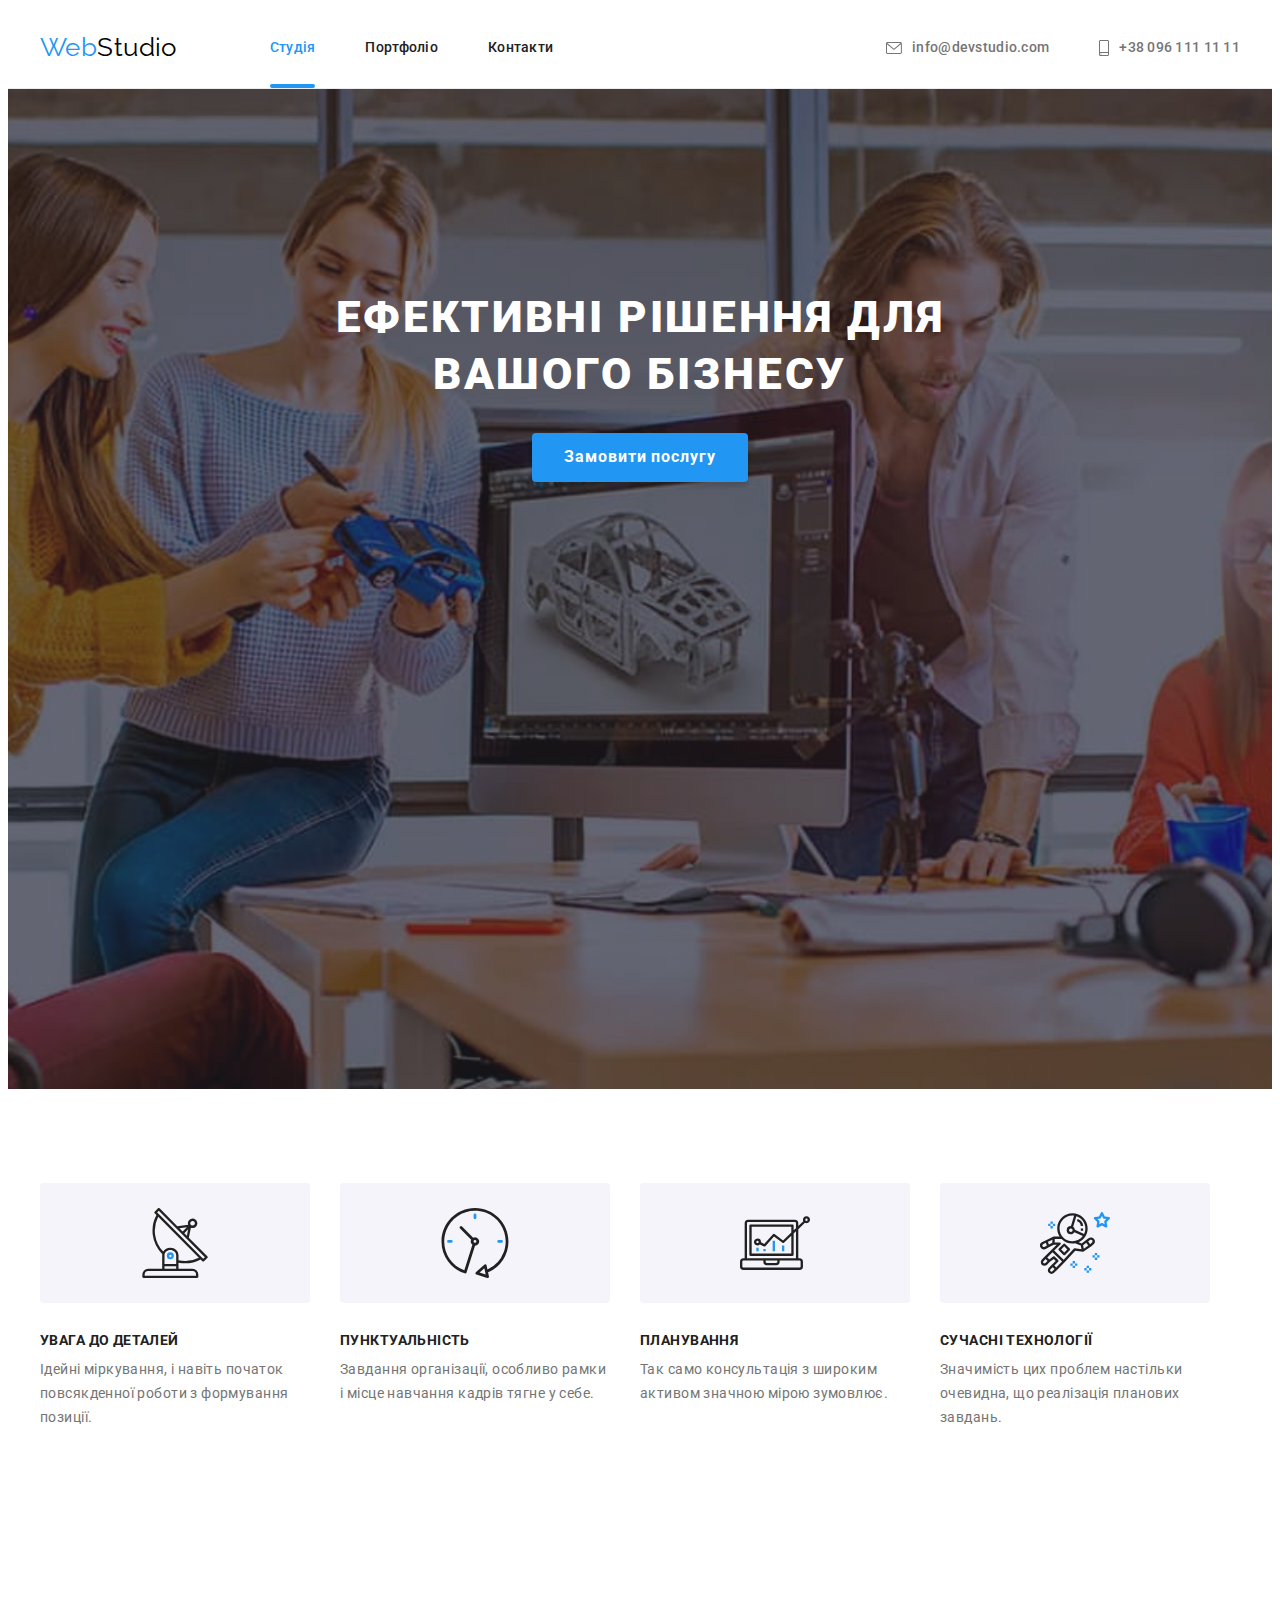
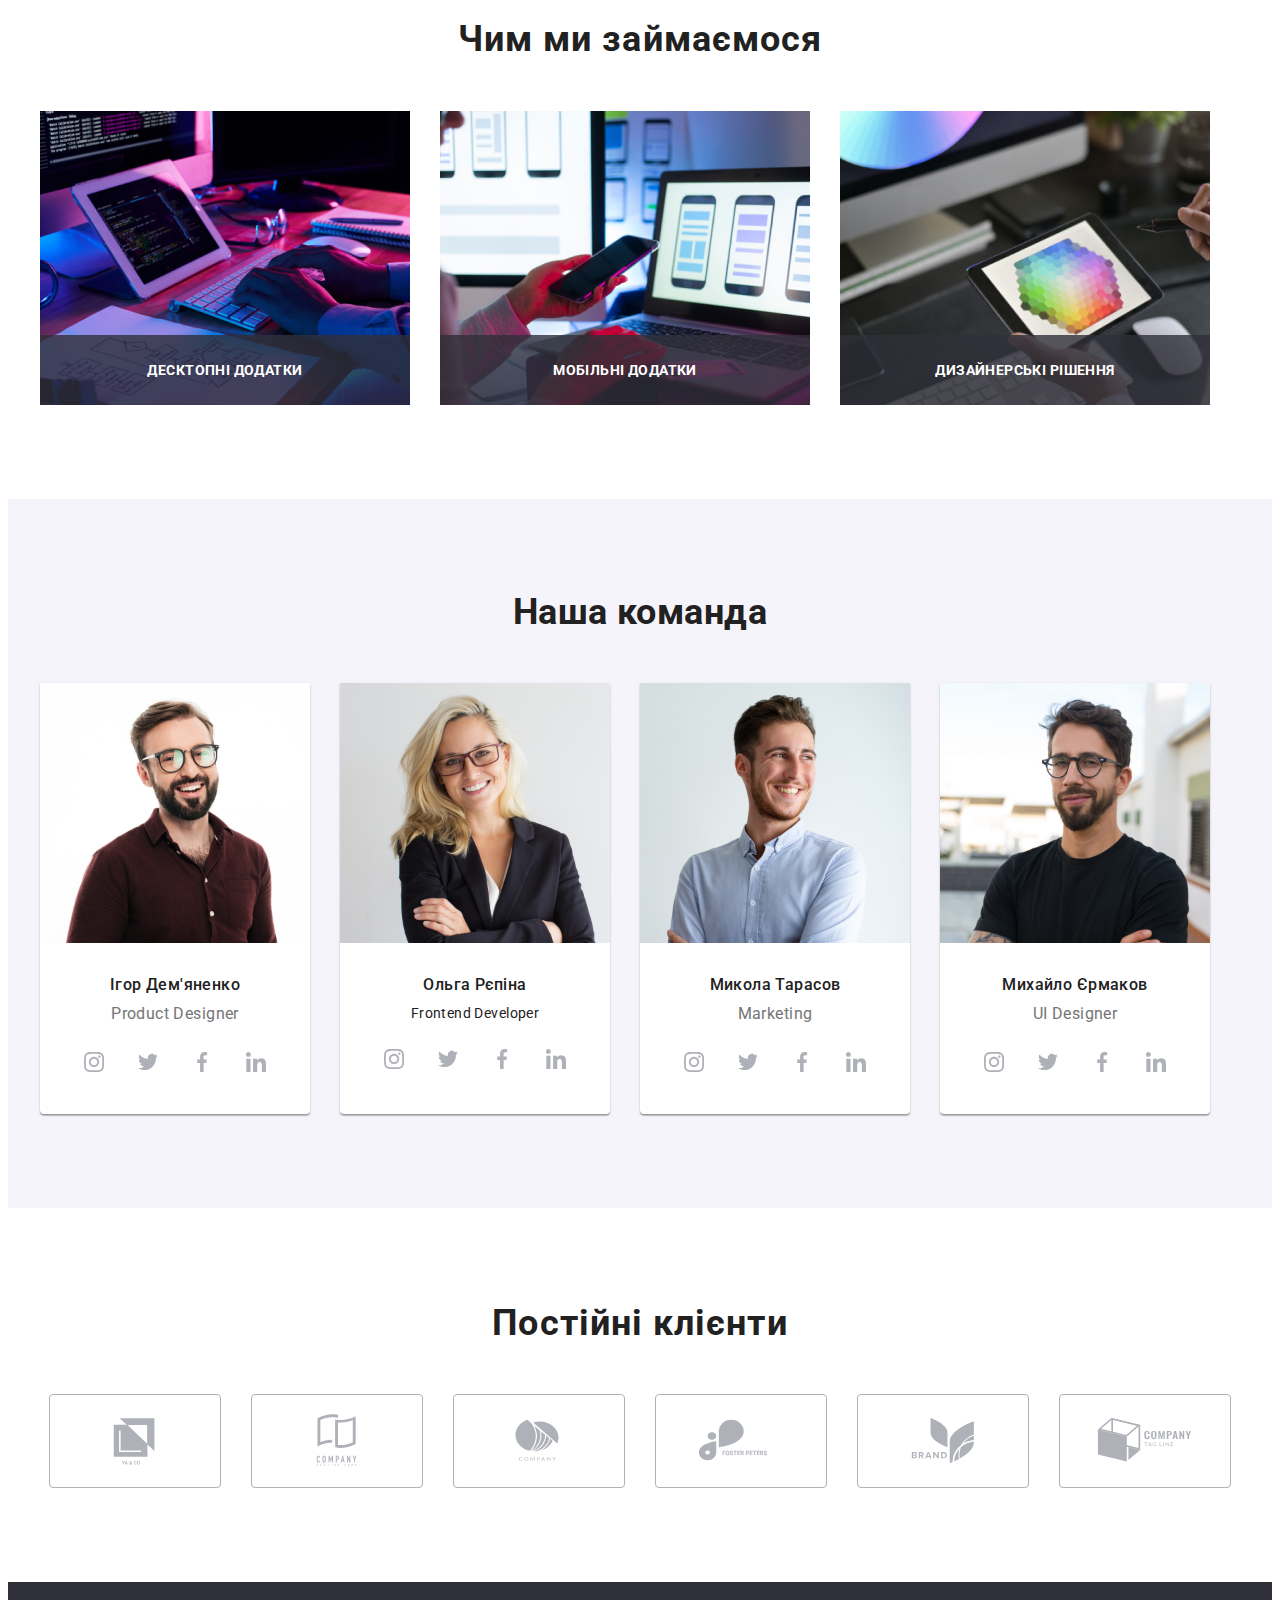
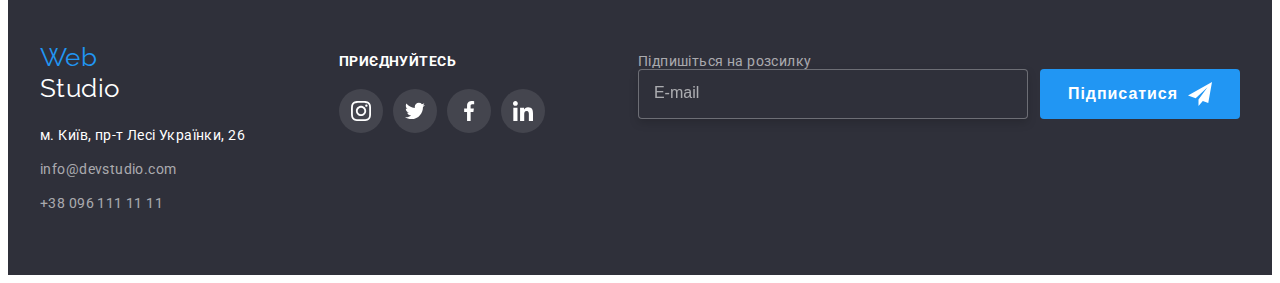
==== index.html @ 16865384 "Initial commit" ====
<!DOCTYPE html>
<html lang="uk">
  <head>
    <meta charset="UTF-8" />
    <meta http-equiv="X-UA-Compatible" content="IE=edge" />
    <meta name="viewport" content="width=device-width, initial-scale=1.0" />
    <title>Web Studio</title>
    <link
      href="https://fonts.googleapis.com/css2?family=Oleo+Script&family=Raleway:wght@700&family=Roboto:wght@400;500;700;900&display=swap"
      rel="stylesheet"
    />
    <link
      rel="stylesheet"
      href="https://cdnjs.cloudflare.com/ajax/libs/modern-normalize/1.1.0/modern-normalize.min.css"
      integrity="sha512-wpPYUAdjBVSE4KJnH1VR1HeZfpl1ub8YT/NKx4PuQ5NmX2tKuGu6U/JRp5y+Y8XG2tV+wKQpNHVUX03MfMFn9Q=="
      crossorigin="anonymous"
      referrerpolicy="no-referrer"
    />
    <link rel="stylesheet" href="./css/main.min.css" />
    <link rel="stylesheet" href="./css/styles.css" />
  </head>
  <body>
    <!-- Верхня частина сайту-->
    <header class="header">
      <div class="header__container container">
        <a class="header__logo" href="./index.html"
          >Web<span class="header__logo--black">Studio</span></a
        >
        <nav class="nav">
          <ul class="nav__list list">
            <li class="nav__item"><a class="nav__link--current link" href="">Студія</a></li>
            <li class="nav__item">
              <a class="nav__link link" href="./portfolio.html">Портфоліо</a>
            </li>
            <li class="nav__item"><a class="nav__link link" href="">Контакти</a></li>
          </ul>
        </nav>
        <ul class="contacts list">
          <li class="contacts__item">
            <a class="contacts__link link" href="mailto:info@devstudio.com">
              <svg class="contacts__icon mailbox">
                <use href="./Images/symbol-defs.svg#mailbox"></use>
              </svg>
              info@devstudio.com</a
            >
          </li>
          <li class="contacts__item">
            <a class="contacts__link link" href="tel:+380961111111">
              <svg class="contacts__icon smartphone">
                <use href="./Images/symbol-defs.svg#smartphone"></use>
              </svg>
              +38 096 111 11 11</a
            >
          </li>
        </ul>
      </div>
    </header>
    <!--Основна частина сайту-->
    <main>
      <!--Обкладинка-->
      <section class="hero">
        <div class="hero__container container">
          <h1 class="hero__title">Ефективні рішення для вашого бізнесу</h1>
          <button class="hero__btn" type="button" data-modal-open>Замовити послугу</button>
        </div>
      </section>
      <!--Переваги-->
      <section class="features">
        <div class="features__container container">
          <h2 class="visually-hidden">Переваги</h2>
          <ul class="features__list list">
            <li class="features__item icon--antenna">
              <h3 class="features__name">Увага до деталей</h3>
              <p class="features__text">
                Ідейні міркування, і навіть початок повсякденної роботи з формування позиції.
              </p>
            </li>
            <li class="features__item icon--clock">
              <h3 class="features__name">Пунктуальність</h3>
              <p class="features__text">
                Завдання організації, особливо рамки і місце навчання кадрів тягне у себе.
              </p>
            </li>
            <li class="features__item icon--diagram">
              <h3 class="features__name">Планування</h3>
              <p class="features__text">
                Так само консультація з широким активом значною мірою зумовлює.
              </p>
            </li>
            <li class="features__item icon--astronaut">
              <h3 class="features__name">Сучасні технології</h3>
              <p class="features__text">
                Значимість цих проблем настільки очевидна, що реалізація планових завдань.
              </p>
            </li>
          </ul>
        </div>
      </section>
      <!--Спеціалізація-->
      <section class="spec">
        <div class="spec__container container">
          <h2 class="spec__title">Чим ми займаємося</h2>
          <ul class="spec__list list">
            <li class="spec__item item">
              <img
                class="spec__img img"
                src="./Images/comp-1.jpg"
                alt="Програміст за робочим столом"
                width="370"
              />
              <p class="spec__text">Десктопні додатки</p>
            </li>
            <li class="spec__item item">
              <img
                class="spec__img img"
                src="./Images/comp-2.jpg"
                alt="Розробка програми"
                width="370"
              />
              <p class="spec__text">Мобільні додатки</p>
            </li>
            <li class="spec__item item">
              <img
                class="spec__img img"
                src="./Images/comp-3.jpg"
                alt="Вибірка кольорів"
                width="370"
              />
              <p class="spec__text">Дизайнерські рішення</p>
            </li>
          </ul>
        </div>
      </section>
      <!--Члени команди-->
      <section class="team">
        <div class="team__container container">
          <h2 class="team__title">Наша команда</h2>
          <ul class="team__list list">
            <li class="team__item item">
              <img class="team__img" src="./Images/img-3.jpg" alt="Ігор Дем'яненко" width="270" />
              <div class="social">
                <h3 class="social__name">Ігор Дем'яненко</h3>
                <p class="social__desc">Product Designer</p>
                <ul class="social__list list">
                  <li class="social__item">
                    <a
                      href="#"
                      class="social__link link"
                      target="_blank"
                      rel="noreferer noopener nofollow"
                      aria-label="Instagram"
                    >
                      <svg class="social__icon icon">
                        <use href="./Images/symbol-defs.svg#instagram" width="20" height="20"></use>
                      </svg>
                    </a>
                  </li>
                  <li class="social__item">
                    <a
                      href="#"
                      class="social__link link"
                      target="_blank"
                      rel="noreferer noopener nofollow"
                      aria-label="Twitter"
                    >
                      <svg class="social__icon icon">
                        <use href="./Images/symbol-defs.svg#twitter" width="20" height="20"></use>
                      </svg>
                    </a>
                  </li>
                  <li class="social__item">
                    <a
                      href="#"
                      class="social__link link"
                      target="_blank"
                      rel="noreferer noopener nofollow"
                      aria-label="Facebook"
                    >
                      <svg class="social__icon icon">
                        <use href="./Images/symbol-defs.svg#facebook" width="20" height="20"></use>
                      </svg>
                    </a>
                  </li>
                  <li class="social__item">
                    <a
                      href="#"
                      class="social__link link"
                      target="_blank"
                      rel="noreferer noopener nofollow"
                      aria-label="Linkedin"
                    >
                      <svg class="social__icon icon">
                        <use href="./Images/symbol-defs.svg#linkedin" width="20" height="20"></use>
                      </svg>
                    </a>
                  </li>
                </ul>
              </div>
            </li>
            <li class="team__item item">
              <img class="team__img" src="./Images/img-2.jpg" alt="Ольга Рєпіна" width="270" />
              <div class="social">
                <h3 class="social__name">Ольга Рєпіна</h3>
                <p class="team__desc">Frontend Developer</p>
                <ul class="social__list list">
                  <li class="social__item">
                    <a
                      href="#"
                      class="social__link link"
                      target="_blank"
                      rel="noreferer noopener nofollow"
                      aria-label="Instagram"
                    >
                      <svg class="social__icon icon">
                        <use href="./Images/symbol-defs.svg#instagram" width="20" height="20"></use>
                      </svg>
                    </a>
                  </li>
                  <li class="social__item">
                    <a
                      href="#"
                      class="social__link link"
                      target="_blank"
                      rel="noreferer noopener nofollow"
                      aria-label="Twitter"
                    >
                      <svg class="social__icon icon">
                        <use href="./Images/symbol-defs.svg#twitter" width="20" height="20"></use>
                      </svg>
                    </a>
                  </li>
                  <li class="social__item">
                    <a
                      href="#"
                      class="social__link link"
                      target="_blank"
                      rel="noreferer noopener nofollow"
                      aria-label="Facebook"
                    >
                      <svg class="social__icon icon">
                        <use href="./Images/symbol-defs.svg#facebook" width="20" height="20"></use>
                      </svg>
                    </a>
                  </li>
                  <li class="social__item">
                    <a
                      href="#"
                      class="social__link link"
                      target="_blank"
                      rel="noreferer noopener nofollow"
                      aria-label="Linkedin"
                    >
                      <svg class="social__icon icon">
                        <use href="./Images/symbol-defs.svg#linkedin" width="20" height="20"></use>
                      </svg>
                    </a>
                  </li>
                </ul>
              </div>
            </li>
            <li class="team__item item">
              <img class="team__img" src="./Images/img-1.jpg" alt="Микола Тарасов" width="270" />
              <div class="social">
                <h3 class="social__name">Микола Тарасов</h3>
                <p class="social__desc">Marketing</p>
                <ul class="social__list list">
                  <li class="social__item">
                    <a
                      href="#"
                      class="social__link link"
                      target="_blank"
                      rel="noreferer noopener nofollow"
                      aria-label="Instagram"
                    >
                      <svg class="social__icon icon">
                        <use href="./Images/symbol-defs.svg#instagram" width="20" height="20"></use>
                      </svg>
                    </a>
                  </li>
                  <li class="social__item">
                    <a
                      href="#"
                      class="social__link link"
                      target="_blank"
                      rel="noreferer noopener nofollow"
                      aria-label="Twitter"
                    >
                      <svg class="social__icon icon">
                        <use href="./Images/symbol-defs.svg#twitter" width="20" height="20"></use>
                      </svg>
                    </a>
                  </li>
                  <li class="social__item">
                    <a
                      href="#"
                      class="social__link link"
                      target="_blank"
                      rel="noreferer noopener nofollow"
                      aria-label="Facebook"
                    >
                      <svg class="social__icon icon">
                        <use href="./Images/symbol-defs.svg#facebook" width="20" height="20"></use>
                      </svg>
                    </a>
                  </li>
                  <li class="social__item">
                    <a
                      href="#"
                      class="social__link link"
                      target="_blank"
                      rel="noreferer noopener nofollow"
                      aria-label="Linkedin"
                    >
                      <svg class="social__icon icon">
                        <use href="./Images/symbol-defs.svg#linkedin" width="20" height="20"></use>
                      </svg>
                    </a>
                  </li>
                </ul>
              </div>
            </li>
            <li class="team__item item">
              <img class="team__img" src="./Images/img.jpg" alt="Михайло Єрмаков" width="270" />
              <div class="social">
                <h3 class="social__name">Михайло Єрмаков</h3>
                <p class="social__desc">UI Designer</p>
                <ul class="social__list list">
                  <li class="social__item">
                    <a
                      href="#"
                      class="social__link link"
                      target="_blank"
                      rel="noreferer noopener nofollow"
                      aria-label="Instagram"
                    >
                      <svg class="social__icon icon">
                        <use href="./Images/symbol-defs.svg#instagram" width="20" height="20"></use>
                      </svg>
                    </a>
                  </li>
                  <li class="social__item">
                    <a
                      href="#"
                      class="social__link link"
                      target="_blank"
                      rel="noreferer noopener nofollow"
                      aria-label="Twitter"
                    >
                      <svg class="social__icon icon">
                        <use href="./Images/symbol-defs.svg#twitter" width="20" height="20"></use>
                      </svg>
                    </a>
                  </li>
                  <li class="social__item">
                    <a
                      href="#"
                      class="social__link link"
                      target="_blank"
                      rel="noreferer noopener nofollow"
                      aria-label="Facebook"
                    >
                      <svg class="social__icon icon">
                        <use href="./Images/symbol-defs.svg#facebook" width="20" height="20"></use>
                      </svg>
                    </a>
                  </li>
                  <li class="social__item">
                    <a
                      href="#"
                      class="social__link link"
                      target="_blank"
                      rel="noreferer noopener nofollow"
                      aria-label="Linkedin"
                    >
                      <svg class="social__icon icon">
                        <use href="./Images/symbol-defs.svg#linkedin" width="20" height="20"></use>
                      </svg>
                    </a>
                  </li>
                </ul>
              </div>
            </li>
          </ul>
        </div>
      </section>
      <!-- Постійні клієнти -->
      <section class="clients">
        <div class="clients__container container">
          <h2 class="clients__title">Постійні клієнти</h2>
          <ul class="clients__list list">
            <li class="clients__item item">
              <a
                class="clients__link link"
                href="#"
                target="_blank"
                rel="noreferer noopener nofollow"
                aria-label="YA & CO"
              >
                <svg class="clients__icon">
                  <use href="./Images/symbol-defs.svg#Logo-1"></use>
                </svg>
              </a>
            </li>
            <li class="clients__item item">
              <a
                class="clients__link link"
                href="#"
                target="_blank"
                rel="noreferer noopener nofollow"
                aria-label="Company Taoline here"
              >
                <svg class="clients__icon">
                  <use href="./Images/symbol-defs.svg#Logo-2"></use>
                </svg>
              </a>
            </li>
            <li class="clients__item item">
              <a
                class="clients__link link"
                href="#"
                target="_blank"
                rel="noreferer noopener nofollow"
                aria-label="Company logo"
              >
                <svg class="clients__icon">
                  <use href="./Images/symbol-defs.svg#Logo-3"></use>
                </svg>
              </a>
            </li>
            <li class="clients__item item">
              <a
                class="clients__link link"
                href="#"
                target="_blank"
                rel="noreferer noopener nofollow"
                aria-label="Foster Peters"
              >
                <svg class="clients__icon">
                  <use href="./Images/symbol-defs.svg#Logo-4"></use>
                </svg>
              </a>
            </li>
            <li class="clients__item item">
              <a
                class="clients__link link"
                href="#"
                target="_blank"
                rel="noreferer noopener nofollow"
                aria-label="Brand"
              >
                <svg class="clients__icon">
                  <use href="./Images/symbol-defs.svg#Logo-5"></use>
                </svg>
              </a>
            </li>
            <li class="clients__item item">
              <a
                class="clients__link link"
                href="#"
                target="_blank"
                rel="noreferer noopener nofollow"
                aria-label="Company Tag Line"
              >
                <svg class="clients__icon">
                  <use href="./Images/symbol-defs.svg#Logo-6"></use>
                </svg>
              </a>
            </li>
          </ul>
        </div>
      </section>
    </main>
    <!-- Нижня частина сайту-->
    <footer class="footer">
      <div class="footer-container container">
        <div class="footer-address-logo">
          <a class="footer__logo" href="./index.html"
            >Web<span class="footer__logo--white">Studio</span></a
          >
          <address class="address">
            <ul class="address list">
              <!-- Адреса-->
              <li class="address-item">
                <a
                  class="address-place link"
                  href="https://goo.gl/maps/5dyNqoqy7dvXmAK19"
                  target="_blank"
                  rel="noopener nofollow"
                  >м. Київ, пр-т Лесі Українки, 26</a
                >
              </li>
              <!-- Мейл-->
              <li class="address-item">
                <a class="address-contact link" href="mailto:info@devstudio.com"
                  >info@devstudio.com</a
                >
              </li>
              <!-- Номер-->
              <li class="address-item">
                <a class="address-contact link" href="tel:+380961111111">+38 096 111 11 11</a>
              </li>
            </ul>
          </address>
        </div>
        <div class="footer-links">
          <p class="footer-title">Приєднуйтесь</p>
          <ul class="footer-list list">
            <li class="footer-item">
              <a
                href="#"
                class="footer-link link"
                target="_blank"
                rel="noreferer noopener nofollow"
                aria-label="Instagram"
              >
                <svg class="footer-icon icon">
                  <use href="./Images/symbol-defs.svg#instagram" width="20" height="20"></use>
                </svg>
              </a>
            </li>
            <li class="footer-item">
              <a
                href="#"
                class="footer-link link"
                target="_blank"
                rel="noreferer noopener nofollow"
                aria-label="Twitter"
              >
                <svg class="footer-icon icon">
                  <use href="./Images/symbol-defs.svg#twitter" width="20" height="20"></use>
                </svg>
              </a>
            </li>
            <li class="footer-item">
              <a
                href="#"
                class="footer-link link"
                target="_blank"
                rel="noreferer noopener nofollow"
                aria-label="Facebook"
              >
                <svg class="footer-icon icon">
                  <use href="./Images/symbol-defs.svg#facebook" width="20" height="20"></use>
                </svg>
              </a>
            </li>
            <li class="footer-item">
              <a
                href="#"
                class="footer-link link"
                target="_blank"
                rel="noreferer noopener nofollow"
                aria-label="Linkedin"
              >
                <svg class="footer-icon icon">
                  <use href="./Images/symbol-defs.svg#linkedin" width="20" height="20"></use>
                </svg>
              </a>
            </li>
          </ul>
        </div>
        <div class="footer-form-container">
          <p class="footer-form-title">Підпишіться на розсилку</p>
          <form class="footer-form" name="footer-form" autocomplete="on">
            <label class="footer-label">
              <input class="footer-input" name="email" type="email" placeholder="E-mail" required />
              <button class="footer-form-btn" type="submit">
                Підписатися
                <svg class="footer-form-icon">
                  <use href="./Images/icons.svg#telegram"></use>
                </svg>
              </button>
            </label>
          </form>
        </div>
      </div>
    </footer>
    <!-- Модалка -->
    <div class="hero-backdrop is-hidden" data-modal>
      <div class="hero-modal">
        <!-- Форма -->
        <form class="modal-form" autocomplete="on">
          <p class="form-title">Залиште свої дані, ми вам передзвонимо</p>
          <label class="form-label">
            <span class="form-name">Ім'я</span>
            <input class="form-input" type="text" name="name" autofocus required />
            <svg class="form-icon">
              <use href="./Images/icons.svg#name"></use></svg
          ></label>
          <label class="form-label">
            <span class="form-name">Телефон</span>
            <input class="form-input" type="tel" name="tel" required />
            <svg class="form-icon">
              <use href="./Images/icons.svg#phone"></use></svg
          ></label>
          <label class="form-label">
            <span class="form-name">Пошта</span>
            <input class="form-input" type="email" name="mail" required />
            <svg class="form-icon">
              <use href="./Images/icons.svg#email"></use></svg
          ></label>
          <label class="form-textarea-label">
            <span class="form-name">Коментар</span>
            <textarea
              class="form-textarea"
              name="comment"
              rows="10"
              placeholder="Введіть текст"
            ></textarea>
          </label>
          <label class="form-agree-label">
            <input class="form-agree visually-hidden" type="checkbox" name="agree" />
            <span class="agree-block"></span>
            <span class="agree-text"
              >Погоджуюся з розсилкою та приймаю
              <a class="form-conditions" href="#" target="_blank" rel="noreferrer noopener nofollow"
                >Умови договору</a
              >
            </span>
          </label>
          <button class="form-send-btn" type="submit">Відправити</button>
        </form>
        <!-- Кнопка закриття -->
        <button class="x-btn" type="button" data-modal-close>
          <svg class="x-btn-svg" width="18px" height="18px">
            <use href="./Images/symbol-defs.svg#x-icon"></use>
          </svg>
        </button>
      </div>
    </div>

    <!-- <div role="group"></div> - фікс для fieldset  -->

    <!-- JavaScript -->
    <script src="./js/modal.js"></script>
  </body>
</html>
---- css/main.min.css ----
html{-webkit-box-sizing:border-box;box-sizing:border-box}body{background-color:var(--main-background-color);color:var(--primary-text-color);font-family:var(--main-font);font-size:14px;letter-spacing:.03em}h1,h2,h3,h4,h5,h6,p{margin:0;padding:0}.link{text-decoration:none}.img{display:block;max-width:100%;height:auto}section{padding-top:94px;padding-bottom:94px}.address{font-style:inherit;margin-top:20px}.icon{width:20px;height:20px;fill:currentColor}.list{list-style:none;padding:0;margin:0}.container{margin-left:auto;margin-right:auto;width:1200px;padding-left:15px;padding-right:15px}:root{--primary-text-color: #212121;--title-text-color: #757575;--accent-color: #2196f3;--main-background-color: #ffffff;--cover-footer-color: #2f303a;--black-color: #000000;--nav-button-color: #f5f4fa;--additional-color-first: #eeeeee;--additional-color-second: #ececec;--icon-color: #afb1b8;--animation-time: 250ms;--time-function: cubic-bezier(0.4, 0, 0.2, 1);--project-card-color: rgba(33, 150, 243, 0.9);--main-font: "Roboto", sans-serif;--secondary-font: "Raleway", sans-serif}.visually-hidden{position:absolute;width:1px;height:1px;margin:-1px;border:0;padding:0;white-space:nowrap;-webkit-clip-path:inset(100%);clip-path:inset(100%);clip:rect(0 0 0 0);overflow:hidden}.clients,.team,.spec,.hero{padding-top:94px;padding-bottom:94px}button{display:block;margin:0 auto;cursor:pointer;border:none;border-radius:4px}.hero__btn{display:inline-block;min-width:216px;-webkit-box-shadow:0px 4px 4px rgba(0,0,0,.15);box-shadow:0px 4px 4px rgba(0,0,0,.15);border:none;border-radius:4px;padding:10px 32px;font-family:inherit;color:var(--main-background-color);background-color:var(--accent-color);font-weight:700;font-size:16px;line-height:1.8;text-align:center;letter-spacing:.06em;cursor:pointer}.project-button{display:inline-block;padding:6px 22px;font-family:inherit;font-size:16px;font-weight:500;line-height:1.6;letter-spacing:.03em;text-align:center;color:var(--primary-text-color);background-color:var(--nav-button-color);border-radius:4px;cursor:pointer;-webkit-transition:color var(--animation-time) var(--time-function),background-color var(--animation-time) var(--time-function),-webkit-box-shadow var(--animation-time) var(--time-function);transition:color var(--animation-time) var(--time-function),background-color var(--animation-time) var(--time-function),-webkit-box-shadow var(--animation-time) var(--time-function);transition:color var(--animation-time) var(--time-function),background-color var(--animation-time) var(--time-function),box-shadow var(--animation-time) var(--time-function);transition:color var(--animation-time) var(--time-function),background-color var(--animation-time) var(--time-function),box-shadow var(--animation-time) var(--time-function),-webkit-box-shadow var(--animation-time) var(--time-function)}.project-button:hover,.project-button:focus{background-color:var(--accent-color);color:var(--main-background-color);-webkit-box-shadow:0px 3px 1px rgba(0,0,0,.1),0px 1px 2px rgba(0,0,0,.08),0px 2px 2px rgba(0,0,0,.12);box-shadow:0px 3px 1px rgba(0,0,0,.1),0px 1px 2px rgba(0,0,0,.08),0px 2px 2px rgba(0,0,0,.12)}.project-btn:not(:last-child){margin-right:8px}.x-btn{position:absolute;top:8px;right:8px;display:-webkit-box;display:-ms-flexbox;display:flex;-webkit-box-pack:center;-ms-flex-pack:center;justify-content:center;-webkit-box-align:center;-ms-flex-align:center;align-items:center;width:30px;height:30px;background:#fff;border:1px solid rgba(0,0,0,.1);border-radius:50%}.x-btn:hover,.x-btn:focus{color:var(--accent-color)}.x-btn-svg{fill:currentColor}.form-send-btn{padding:10px 52px;background-color:var(--accent-color);-webkit-box-shadow:0px 4px 4px rgba(0,0,0,.15);box-shadow:0px 4px 4px rgba(0,0,0,.15);border-radius:4px;font-weight:700;font-size:16px;line-height:1.88;letter-spacing:.06em;color:var(--main-background-color)}.header{background-color:var(--main-background-color);border-bottom:1px solid var(--additional-color-second)}.header__container{display:-webkit-box;display:-ms-flexbox;display:flex;-webkit-box-align:center;-ms-flex-align:center;align-items:center}.header__logo{margin-right:93px;color:var(--accent-color);font-family:Raleway;text-decoration:none;font-size:26px;line-height:1.2}.header__logo--black{color:var(--black-color);font-family:Raleway}.nav{display:-webkit-box;display:-ms-flexbox;display:flex}.nav__list{display:-webkit-box;display:-ms-flexbox;display:flex}.nav__link{display:inline-block;color:var(--primary-text-color);font-weight:500;font-size:14px;line-height:1.14;text-decoration:none}.nav__link--current{color:var(--accent-color);position:relative}.nav__link--current::after{position:absolute;display:block;bottom:0;left:0;content:"";width:100%;height:4px;background-color:var(--accent-color);border-radius:2px}.nav__link,.nav__link--current{display:block;padding-top:32px;padding-bottom:32px;font-weight:500;line-height:1.14;letter-spacing:.02em;-webkit-transition:color var(--animation-time) var(--time-function);transition:color var(--animation-time) var(--time-function)}.nav__item+.nav__item{margin-left:50px}.contacts{display:-webkit-box;display:-ms-flexbox;display:flex;margin-left:auto;color:var(--title-text-color);-webkit-box-align:center;-ms-flex-align:center;align-items:center}.contacts__item:first-child{margin-right:50px}.contacts__link{display:-webkit-box;display:-ms-flexbox;display:flex;margin-left:auto;-webkit-box-align:center;-ms-flex-align:center;align-items:center;font-weight:500;font-size:14px;line-height:1.1;color:var(--title-text-color);letter-spacing:.02em;-webkit-transition:color var(--animation-time) var(--time-function);transition:color var(--animation-time) var(--time-function)}.contacts__link:hover,.contacts__link:focus{color:var(--accent-color)}.contacts__icon{-webkit-box-align:center;-ms-flex-align:center;align-items:center;fill:currentColor;margin-right:10px}.mailbox{width:16px;height:12px}.smartphone{width:10px;height:16px}.hero{padding-top:200px;padding-bottom:200px;text-align:center;max-width:1600px;height:600px;margin-left:auto;margin-right:auto;background-image:-webkit-gradient(linear, left top, right top, from(rgba(47, 48, 58, 0.4)), to(rgba(47, 48, 58, 0.4))),url("../Images/background-hero.jpg");background-image:linear-gradient(to right, rgba(47, 48, 58, 0.4), rgba(47, 48, 58, 0.4)),url("../Images/background-hero.jpg");background-size:cover;background-repeat:no-repeat;background-position:center;background-color:var(--cover-footer-color)}.hero__title{margin-bottom:30px;margin-left:auto;margin-right:auto;max-width:696px;font-size:44px;font-weight:900;line-height:1.3;letter-spacing:.06em;text-align:center;text-transform:uppercase;color:var(--main-background-color)}.features__item{width:270px}.features__text{font-size:14px;line-height:1.71;color:var(--title-text-color)}.features__list{display:-webkit-box;display:-ms-flexbox;display:flex;gap:30px}.features__name{margin-bottom:10px;font-weight:700;font-size:14px;line-height:1.1;text-transform:uppercase;color:var(--primary-text-color)}.features__item::before{display:block;content:" ";height:120px;background-size:contain;background-repeat:no-repeat;background-position:center;background-color:var(--nav-button-color);border-radius:4px;background-size:70px 70px;margin-bottom:30px}.icon--antenna::before{background-image:url(../Images/antenna.svg);left:3.35%;right:3.35%;top:0%;bottom:0%}.icon--clock::before{background-image:url(../Images/сlock.svg)}.icon--diagram::before{background-image:url(../Images/diagram.svg)}.icon--astronaut::before{background-image:url(../Images/astronaut.svg)}.spec__list{display:-webkit-box;display:-ms-flexbox;display:flex;gap:30px}.spec__title{margin-bottom:50px;font-weight:700;font-size:36px;line-height:1.2;text-align:center;letter-spacing:.03em;color:var(--primary-text-color)}.spec__item{position:relative}.spec__text{position:absolute;bottom:0;display:-webkit-box;display:-ms-flexbox;display:flex;-webkit-box-align:center;-ms-flex-align:center;align-items:center;-webkit-box-pack:center;-ms-flex-pack:center;justify-content:center;width:100%;height:70px;background-color:rgba(47,48,58,.8);font-weight:700;text-transform:uppercase;color:var(--main-background-color)}.team{background-color:var(--nav-button-color)}.team__list{display:-webkit-box;display:-ms-flexbox;display:flex}.team__title{margin-bottom:50px;font-size:36px;line-height:1.1;text-align:center}.team__item{background-color:var(--main-background-color);width:270px;-webkit-box-shadow:0px 1px 3px rgba(0,0,0,.12),0px 1px 1px rgba(0,0,0,.14),0px 2px 1px rgba(0,0,0,.2);box-shadow:0px 1px 3px rgba(0,0,0,.12),0px 1px 1px rgba(0,0,0,.14),0px 2px 1px rgba(0,0,0,.2);border-radius:0px 0px 4px 4px}.team__item:not(:last-child){margin-right:30px}.social{padding:30px 0;text-align:center}.social__list{display:-webkit-box;display:-ms-flexbox;display:flex;-webkit-box-pack:center;-ms-flex-pack:center;justify-content:center;gap:10px;margin-top:16px}.social__link{display:-webkit-box;display:-ms-flexbox;display:flex;-webkit-box-pack:center;-ms-flex-pack:center;justify-content:center;-webkit-box-align:center;-ms-flex-align:center;align-items:center;width:44px;height:44px;border-radius:50%;background-color:var(--main-background-color);color:var(--icon-color);-webkit-transition:color var(--animation-time) var(--time-function),background-color var(--animation-time) var(--time-function);transition:color var(--animation-time) var(--time-function),background-color var(--animation-time) var(--time-function)}.social__link:hover,.social__link:focus{background-color:var(--accent-color);color:var(--main-background-color)}.social__name{margin-bottom:10px;font-weight:500;font-size:16px;line-height:1.18;text-align:center}.social__desc{font-size:16px;line-height:1.18;text-align:center;color:var(--title-text-color)}.clients__title{font-weight:700;font-size:36px;line-height:42px;text-align:center;letter-spacing:.03em;margin-bottom:50px}.clients__list{display:-webkit-box;display:-ms-flexbox;display:flex;-webkit-box-pack:center;-ms-flex-pack:center;justify-content:center;gap:30px}.clients__item{margin-right:3opx}.clients__link{display:-webkit-box;display:-ms-flexbox;display:flex;-webkit-box-pack:center;-ms-flex-pack:center;justify-content:center;-webkit-box-align:center;-ms-flex-align:center;align-items:center;width:170px;height:92px;border-radius:50%;background-color:var(--main-background-color);fill:var(--icon-color);border:1px solid #afb1b8;border-radius:4px;-webkit-transition:fill var(--animation-time) var(--time-function),background-color var(--animation-time) var(--time-function);transition:fill var(--animation-time) var(--time-function),background-color var(--animation-time) var(--time-function)}.clients__link:hover,.clients__link:focus{fill:var(--accent-color);border-color:var(--accent-color)}.clients__icon{width:106px;height:60px}.footer-link{display:-webkit-box;display:-ms-flexbox;display:flex;-webkit-box-pack:center;-ms-flex-pack:center;justify-content:center;-webkit-box-align:center;-ms-flex-align:center;align-items:center;width:44px;height:44px;border-radius:50%;background-color:var(--main-background-color);color:var(--icon-color);-webkit-transition:color var(--animation-time) var(--time-function),background-color var(--animation-time) var(--time-function);transition:color var(--animation-time) var(--time-function),background-color var(--animation-time) var(--time-function)}.footer{color:rgba(255,255,255,.6);background-color:#2f303a;padding:60px 0}.footer-container{display:-webkit-box;display:-ms-flexbox;display:flex;-webkit-box-align:baseline;-ms-flex-align:baseline;align-items:baseline}.footer__logo{margin-right:93px;color:var(--accent-color);font-family:Raleway;text-decoration:none;font-size:26px;line-height:1.2}.footer__logo--white{display:inline-block;color:var(--main-background-color);font-family:Raleway}.footer-title{margin-bottom:20px;font-family:inherit;font-weight:700;line-height:1.2;text-transform:uppercase;color:var(--main-background-color)}.footer-list{display:-webkit-box;display:-ms-flexbox;display:flex;justify-items:center;gap:10px}.footer-links{margin-left:70px}.footer.link{-webkit-transition:color var(--animation-time) var(--time-function),background-color var(--animation-time) var(--time-function);transition:color var(--animation-time) var(--time-function),background-color var(--animation-time) var(--time-function)}.footer-link{color:var(--main-background-color);background-color:rgba(255,255,255,.1)}.footer-link:hover,.footer-link:focus{background-color:var(--accent-color)}.hero-backdrop{position:fixed;top:0;left:0;opacity:1;-webkit-transform:translateY(0%);transform:translateY(0%);width:100%;height:100%;background-color:rgba(0,0,0,.2);z-index:1;-webkit-transition:opacity var(--animation-time) var(--time-function),visibility var(--animation-time) var(--time-function),-webkit-transform var(--animation-time) var(--time-function);transition:opacity var(--animation-time) var(--time-function),visibility var(--animation-time) var(--time-function),-webkit-transform var(--animation-time) var(--time-function);transition:opacity var(--animation-time) var(--time-function),visibility var(--animation-time) var(--time-function),transform var(--animation-time) var(--time-function);transition:opacity var(--animation-time) var(--time-function),visibility var(--animation-time) var(--time-function),transform var(--animation-time) var(--time-function),-webkit-transform var(--animation-time) var(--time-function)}.hero-backdrop.is-hidden{opacity:0;pointer-events:none;visibility:hidden}.hero-modal{position:absolute;min-width:528px;min-height:581px;top:50%;left:50%;-webkit-transform:translate(-50%, -50%) scale(1);transform:translate(-50%, -50%) scale(1);border-radius:4px;background-color:var(--main-background-color);-webkit-box-shadow:0px 1px 3px rgba(0,0,0,.12),0px 1px 1px rgba(0,0,0,.14),0px 2px 1px rgba(0,0,0,.2);box-shadow:0px 1px 3px rgba(0,0,0,.12),0px 1px 1px rgba(0,0,0,.14),0px 2px 1px rgba(0,0,0,.2);-webkit-transition:opacity var(--animation-time) var(--time-function);transition:opacity var(--animation-time) var(--time-function)}.modal-form{margin-left:auto;margin-right:auto;padding:40px}.form-title{margin-bottom:12px;padding:0;text-align:center;font-weight:700;font-size:20px;line-height:1.15;color:var(--primary-text-color)}.form-name{display:block;margin-bottom:4px;font-size:12px;line-height:1.16;letter-spacing:.01em}.form-input{display:block;width:450px;height:40px;padding:12px 12px 12px 42px;outline:none;border:1px solid rgba(33,33,33,.2);border-radius:4px;color:var(--modal-header-color);-webkit-transition:border-color var(--animation-time) var(--time-function);transition:border-color var(--animation-time) var(--time-function)}.form-label{position:relative;display:block;margin-bottom:10px}.agree-block{display:inline-block;width:16px;height:16px;padding:0;margin:0;border:3px solid var(--primary-text-color);border-radius:2px;-webkit-transition:border-color var(--animation-time) var(--time-function),background-image var(--animation-time) var(--time-function);transition:border-color var(--animation-time) var(--time-function),background-image var(--animation-time) var(--time-function)}.agree-block:hover,.agree-block:focus{border-color:var(--accent-color)}.form-agree:checked~.agree-block{background-image:url(../Images/agree.svg);background-size:cover;background-position:center;background-origin:border-box;border-color:var(--accent-color);background-color:#2196f3}.agree-text{line-height:1.7}.form-conditions{color:var(--accent-color)}.form-agree-label{display:-webkit-box;display:-ms-flexbox;display:flex;-webkit-box-pack:center;-ms-flex-pack:center;justify-content:center;-webkit-box-align:center;-ms-flex-align:center;align-items:center;gap:8px;margin-bottom:30px}.form-textarea-label{position:relative;display:block;margin-bottom:20px}.form-textarea{display:block;width:450px;height:120px;resize:none;padding:12px;margin-bottom:20px;outline:none;border:1px solid rgba(33,33,33,.2);border-radius:4px;-webkit-transition:border-color var(--animation-time) var(--time-function);transition:border-color var(--animation-time) var(--time-function)}.form-input:focus-within,.form-input:hover,.form-textarea:focus-within,.form-textarea:hover{border:1px solid var(--accent-color)}textarea{resize:none}.form-textarea::-webkit-input-placeholder{font-size:12px;line-height:1.16;letter-spacing:.01em;color:rgba(117,117,117,.5)}.form-textarea::-moz-placeholder{font-size:12px;line-height:1.16;letter-spacing:.01em;color:rgba(117,117,117,.5)}.form-textarea:-ms-input-placeholder{font-size:12px;line-height:1.16;letter-spacing:.01em;color:rgba(117,117,117,.5)}.form-textarea::-ms-input-placeholder{font-size:12px;line-height:1.16;letter-spacing:.01em;color:rgba(117,117,117,.5)}.form-textarea::placeholder{font-size:12px;line-height:1.16;letter-spacing:.01em;color:rgba(117,117,117,.5)}.form-icon{position:absolute;top:50%;left:12px;width:18px;height:18px;fill:var(--primary-text-color);-webkit-transition:fill var(--animation-time) var(--time-function);transition:fill var(--animation-time) var(--time-function)}.form-input:focus-within+.form-icon,.form-input:hover+.form-icon{fill:var(--accent-color)}.address-contact{font-size:14px;line-height:1.7;color:rgba(255,255,255,.6);-webkit-transition:color var(--animation-time) var(--time-function),background-color var(--animation-time) var(--time-function);transition:color var(--animation-time) var(--time-function),background-color var(--animation-time) var(--time-function)}.address-place{font-size:14px;line-height:1.7;color:var(--main-background-color);-webkit-transition:color var(--animation-time) var(--time-function),background-color var(--animation-time) var(--time-function);transition:color var(--animation-time) var(--time-function),background-color var(--animation-time) var(--time-function)}.address-item:not(:last-child){margin-bottom:10px}.address .link:hover,.address .link:focus{color:var(--accent-color)}.footer-label{display:-webkit-box;display:-ms-flexbox;display:flex;gap:12px}.footer-form-container{margin-left:93px}.footer-form-container-title{margin-bottom:20px;font-weight:700;line-height:1.2;text-transform:uppercase;color:var(--main-background-color)}.footer-input{width:358px;padding:15px;background-color:var(--cover-footer-color);outline:none;border:1px solid rgba(255,255,255,.3);-webkit-filter:drop-shadow(0px 4px 4px rgba(0, 0, 0, 0.15));filter:drop-shadow(0px 4px 4px rgba(0, 0, 0, 0.15));border-radius:4px;color:var(--main-background-color);-webkit-transition:border-color var(--animation-time) var(--time-function);transition:border-color var(--animation-time) var(--time-function)}.footer-input::-webkit-input-placeholder{font-size:16px;line-height:1.25;color:rgba(255,255,255,.6)}.footer-input::-moz-placeholder{font-size:16px;line-height:1.25;color:rgba(255,255,255,.6)}.footer-input:-ms-input-placeholder{font-size:16px;line-height:1.25;color:rgba(255,255,255,.6)}.footer-input::-ms-input-placeholder{font-size:16px;line-height:1.25;color:rgba(255,255,255,.6)}.footer-input::placeholder{font-size:16px;line-height:1.25;color:rgba(255,255,255,.6)}.footer-input:focus,.footer-input:focus-within{border:1px solid var(--accent-color)}.footer-form-btn{display:-webkit-box;display:-ms-flexbox;display:flex;-webkit-box-align:center;-ms-flex-align:center;align-items:center;padding:10px 28px;background-color:var(--accent-color);font-weight:700;font-size:16px;line-height:1.9;letter-spacing:.06em;color:var(--main-background-color)}.footer-form-icon{width:24px;height:24px;margin-left:10px;fill:var(--main-background-color)}/*# sourceMappingURL=main.min.css.map */
---- css/styles.css ----
/* :root {
  --primary-text-color: #212121;
  --title-text-color: #757575;
  --accent-color: #2196f3;
  --main-background-color: #ffffff;
  --cover-footer-color: #2f303a;
  --black-color: #000000;
  --nav-button-color: #f5f4fa;
  --additional-color-first: #eeeeee;
  --additional-color-second: #ececec;
  --icon-color: #afb1b8;
  --animation-time: 250ms;
  --time-function: cubic-bezier(0.4, 0, 0.2, 1);
  --project-card-color: rgba(33, 150, 243, 0.9);
  --main-font: 'Roboto', sans-serif;
  --secondary-font: 'Raleway', sans-serif;
} */
/* 
html {
  box-sizing: border-box;
}

body {
  background-color: var(--main-background-color);
  color: var(--primary-text-color);
  font-family: var(--main-font), var(--secondary-font);
  font-size: 14px;
  letter-spacing: 0.03em;
}

h1,
h2,
h3,
h4,
h5,
h6,
p {
  margin: 0;
  padding: 0;
} */

/* .container {
  margin-left: auto;
  margin-right: auto;
  width: 1200px;
  padding-left: 15px;
  padding-right: 15px;
} */
/* 
.link {
  text-decoration: none;
}

.img {
  display: block;
  max-width: 100%;
  height: auto;
}

.section {
  padding-top: 94px;
  padding-bottom: 94px;
}

.address {
  font-style: inherit;
  margin-top: 20px;
}
.icon {
  width: 20px;
  height: 20px;
  fill: currentColor;
}

.list {
  list-style: none;
  padding: 0;
  margin: 0;
} */

/* .visually-hidden {
  position: absolute;
  width: 1px;
  height: 1px;
  margin: -1px;
  border: 0;
  padding: 0;

  white-space: nowrap;
  clip-path: inset(100%);
  clip: rect(0 0 0 0);
  overflow: hidden;
} */
/* Основний колір тексту: #212121;*/

/* Другорядний колір тексту: #757575; */

/* Кольори емблеми #2196F3 #FFFFFF */

/*header  #FFFFFF */

/*title текст #FFFFFF title background #2F303A*/

/*Акцент #2196F3*/
/*Футер #2F303A*/

/* header

.header {
  background-color: var(--main-background-color);
  border-bottom: 1px solid var(--additional-color-second);
}
.header__container {
  display: flex;
  align-items: center;
}

/* Лого header */

/* .header__logo {
  margin-right: 93px;
  color: var(--accent-color);
  font-family: Raleway;
  text-decoration: none;
  font-size: 26px;
  line-height: 1.2;
}

.header__logo--black {
  color: var(--black-color);
  font-family: Raleway;
} */
*/

/* Навігація сайту */
/* .nav {
  display: flex;
}
.nav__list {
  display: flex;
}

.nav__link {
  display: inline-block;
  color: var(--primary-text-color);
  font-weight: 500;
  font-size: 14px;
  line-height: 1.14;
  text-decoration: none;
}
.nav__link--current {
  color: var(--accent-color);
  position: relative;
}
.nav__link--current::after {
  position: absolute;
  display: block;
  bottom: 0;
  left: 0;
  content: '';
  width: 100%;
  height: 4px;
  background-color: var(--accent-color);
  border-radius: 2px;
} */
/* margin-right: 50px; */

/* .site-nav .item:last-child{
  margin-right: 0;
} */

/* .site-nav .item:not(:last-child){
  margin-right: 50px;
} */
/* 
.nav__item + .nav__item {
  margin-left: 50px;
} */

/* Контакти header */
/* .contacts {
  display: flex;
  margin-left: auto;
  color: var(--title-text-color);
  align-items: center;
}

.contacts__item:first-child {
  margin-right: 50px;
} */

/* Іконки хедеру */
/* .contact__icon {
  align-items: center;
  fill: currentColor;
  margin-right: 10px;
}

.mailbox {
  width: 16px;
  height: 12px;
}
.smartphone {
  width: 10px;
  height: 16px;
} */

/* Посилання */

/* .nav__link,
.nav__link--current {
  display: block;
  padding-top: 32px;
  padding-bottom: 32px;
  font-weight: 500;
  line-height: 1.14;
  letter-spacing: 0.02em;
  transition: color var(--animation-time) var(--time-function);
}
.contact__link {
  display: flex;
  margin-left: auto;
  align-items: center;
  font-weight: 500;
  font-size: 14px;
  line-height: 1.1;
  color: var(--title-text-color);
  letter-spacing: 0.02em;
  transition: color var(--animation-time) var(--time-function);
}
.contact__link:hover,
.contact__link:focus {
  color: var(--accent-color);
} */

/*Заголовок*/

/* .hero {
  padding-top: 200px;
  padding-bottom: 200px;
  text-align: center;
  max-width: 1600px;
  height: 600px;
  margin-left: auto;
  margin-right: auto;
  background-image: linear-gradient(to right, rgba(47, 48, 58, 0.4), rgba(47, 48, 58, 0.4)),
    url('../Images/background-hero.jpg');
  background-size: cover;
  background-repeat: no-repeat;
  background-position: center;
  background-color: var(--cover-footer-color);
}

.hero__title {
  margin-bottom: 30px;
  margin-left: auto;
  margin-right: auto;
  max-width: 696px;

  font-size: 44px;
  font-weight: 900;
  line-height: 1.3;
  letter-spacing: 0.06em;
  text-align: center;
  text-transform: uppercase;
  color: var(--main-background-color);
} */

/* .hero__btn {
  display: inline-block;
  min-width: 216px;
  box-shadow: 0px 4px 4px rgba(0, 0, 0, 0.15);
  border: none;
  border-radius: 4px;
  padding: 10px 32px;

  font-family: inherit;
  color: var(--main-background-color);
  background-color: var(--accent-color);
  font-weight: 700;
  font-size: 16px;
  line-height: 1.8;
  text-align: center;
  letter-spacing: 0.06em;
  cursor: pointer;
} */

/*Заголовки і описи*/
/* Переваги
.features__item {
  width: 270px;
} */
/* .features-item:not(:last-child) {
  margin-right: 30px;
} */

/* .features__list {
  display: flex;
  gap: 30px;
}

.features__item::before {
  display: block;
  content: ' ';
  height: 120px;
  background-size: contain;
  background-repeat: no-repeat;
  background-position: center;
  background-color: var(--nav-button-color);
  border-radius: 4px;
  background-size: 70px 70px;
  margin-bottom: 30px;
}

.icon--antenna::before {
  background-image: url(../Images/antenna.svg);
  left: 3.35%;
  right: 3.35%;
  top: 0%;
  bottom: 0%;
}

.icon--clock::before {
  background-image: url(../Images/сlock.svg);
}

.icon--diagram::before {
  background-image: url(../Images/diagram.svg);
}

.icon--astronaut::before {
  background-image: url(../Images/astronaut.svg);
}
.features__name {
  margin-bottom: 10px;
  font-weight: 700;
  font-size: 14px;
  line-height: 1.1;
  text-transform: uppercase;
  color: var(--primary-text-color);
}

.features__text {
  font-size: 14px;
  line-height: 1.71;
  color: var(--title-text-color);
} */
/* Спеціалізація */
/* .spec {
  padding-top: 0;
}
.spec__list {
  display: flex;
  gap: 30px;
}

.spec__title {
  margin-bottom: 50px;
  font-weight: 700;
  font-size: 36px;
  line-height: 1.2;
  text-align: center;
  letter-spacing: 0.03em;
  color: var(--primary-text-color);
}
.spec__item {
  position: relative;
}
.spec__text {
  position: absolute;
  bottom: 0;
  display: flex;
  align-items: center;
  justify-content: center;
  width: 100%;
  height: 70px;
  background-color: rgba(47, 48, 58, 0.8);
  font-weight: 700;
  text-transform: uppercase;
  color: var(--main-background-color);
} */

/* Команда */
/* .team {
  background-color: var(--nav-button-color);
}
.team__list {
  display: flex;
}
.social {
  padding: 30px 0;
  text-align: center;
}
.team__title {
  margin-bottom: 50px;
  font-size: 36px;
  line-height: 1.1;
  text-align: center;
}
.team__item {
  background-color: var(--main-background-color);
  width: 270px;
  box-shadow: 0px 1px 3px rgba(0, 0, 0, 0.12), 0px 1px 1px rgba(0, 0, 0, 0.14),
    0px 2px 1px rgba(0, 0, 0, 0.2);
  border-radius: 0px 0px 4px 4px;
}
.team__item:not(:last-child) {
  margin-right: 30px;
}
.social__list {
  display: flex;
  justify-content: center;
  gap: 10px;
  margin-top: 16px;
}
.social__link,
.footer-link {
  display: flex;
  justify-content: center;
  align-items: center;
  width: 44px;
  height: 44px;
  border-radius: 50%;
  background-color: var(--main-background-color);
  color: var(--icon-color);
  transition: color var(--animation-time) var(--time-function),
    background-color var(--animation-time) var(--time-function);
}

.social__link:hover,
.social__link:focus {
  background-color: var(--accent-color);
  color: var(--main-background-color);
}

.social__name {
  margin-bottom: 10px;

  font-weight: 500;
  font-size: 16px;
  line-height: 1.18;
  text-align: center;
}
.social__desc {
  font-size: 16px;
  line-height: 1.18;
  text-align: center;
  color: var(--title-text-color);
} */

/* Постійні клієнти */

/* .clients__title {
  font-weight: 700;
  font-size: 36px;
  line-height: 42px;
  text-align: center;
  letter-spacing: 0.03em;
  margin-bottom: 50px;
}

.clients__list {
  display: flex;
  justify-content: center;
  gap: 30px;
}

.clients__item {
  margin-right: 3opx;
}
.clients__link {
  display: flex;
  justify-content: center;
  align-items: center;
  width: 170px;
  height: 92px;
  border-radius: 50%;
  background-color: var(--main-background-color);
  fill: var(--icon-color);
  border: 1px solid #afb1b8;
  border-radius: 4px;
  transition: fill var(--animation-time) var(--time-function),
    background-color var(--animation-time) var(--time-function);
}

.clients__link:hover,
.clients__link:focus {
  fill: var(--accent-color);
  border-color: var(--accent-color);
}

.clients__icon {
  width: 106px;
  height: 60px;
} */
/*Button*/
/* button {
  display: block;
  margin: 0 auto;
  cursor: pointer;
  border: none;
  border-radius: 4px;
} */

/* Модалка hero */
/* .hero-backdrop {
  position: fixed;
  top: 0;
  left: 0;
  opacity: 1;
  transform: translateY(0%);
  width: 100%;
  height: 100%;
  background-color: rgba(0, 0, 0, 0.2);
  z-index: 1;
  transition: opacity var(--animation-time) var(--time-function),
    visibility var(--animation-time) var(--time-function),
    transform var(--animation-time) var(--time-function);
}
.hero-backdrop.is-hidden {
  opacity: 0;
  pointer-events: none;
  visibility: hidden;
} */

/* .x-btn {
  position: absolute;
  top: 8px;
  right: 8px;
  display: flex;
  justify-content: center;
  align-items: center;
  width: 30px;
  height: 30px;
  background: #ffffff;
  border: 1px solid rgba(0, 0, 0, 0.1);
  border-radius: 50%;
} */

/* .hero-modal {
  position: absolute;
  min-width: 528px;
  min-height: 581px;
  top: 50%;
  left: 50%;
  transform: translate(-50%, -50%) scale(1);
  border-radius: 4px;
  background-color: var(--main-background-color);
  box-shadow: 0px 1px 3px rgb(0 0 0 / 12%), 0px 1px 1px rgb(0 0 0 / 14%),
    0px 2px 1px rgb(0 0 0 / 20%);
  transition: opacity var(--animation-time) var(--time-function);
} */

/* .x-btn:hover,
.x-btn:focus {
  color: var(--accent-color);
}
.x-btn-svg {
  fill: currentColor;
} */

/* Форма модалки */

/* .modal-form {
  margin-left: auto;
  margin-right: auto;
  padding: 40px;
}
.form-title {
  margin-bottom: 12px;
  padding: 0;
  text-align: center;
  font-weight: 700;
  font-size: 20px;
  line-height: 1.15;
  color: var(--primary-text-color);
}
.form-name {
  display: block;
  margin-bottom: 4px;
  font-size: 12px;
  line-height: 1.16;
  letter-spacing: 0.01em;
}
.form-input {
  display: block;
  width: 450px;
  height: 40px;
  padding: 12px 12px 12px 42px;
  outline: none;
  border: 1px solid rgba(33, 33, 33, 0.2);
  border-radius: 4px;
  color: var(--modal-header-color);
  transition: border-color var(--animation-time) var(--time-function);
}

.form-label {
  position: relative;
  display: block;
  margin-bottom: 10px;
}
.agree-block {
  display: inline-block;
  width: 16px;
  height: 16px;
  padding: 0;
  margin: 0;
  border: 3px solid var(--primary-text-color);
  border-radius: 2px;
  transition: border-color var(--animation-time) var(--time-function),
    background-image var(--animation-time) var(--time-function);
}

.form-agree:checked ~ .agree-block {
  background-image: url(../Images/agree.svg);
  background-size: cover;
  background-position: center;
  background-origin: border-box;
  border-color: var(--accent-color);
  background-color: #2196f3;
}

.agree-block:hover,
.agree-block:focus {
  border-color: var(--accent-color);
}

.agree-text {
  line-height: 1.7;
}
.form-conditions {
  color: var(--accent-color);
}

.form-agree-label {
  display: flex;
  justify-content: center;
  align-items: center;
  gap: 8px;
  margin-bottom: 30px;
}

.form-textarea-label {
  position: relative;
  display: block;
  margin-bottom: 20px;
}

.form-textarea {
  display: block;
  width: 450px;
  height: 120px;
  resize: none;
  padding: 12px;
  margin-bottom: 20px;
  outline: none;
  border: 1px solid rgba(33, 33, 33, 0.2);
  border-radius: 4px;
  transition: border-color var(--animation-time) var(--time-function);
}

.form-send-btn {
  padding: 10px 52px;
  background-color: var(--accent-color);
  box-shadow: 0px 4px 4px rgba(0, 0, 0, 0.15);
  border-radius: 4px;
  font-weight: 700;
  font-size: 16px;
  line-height: 1.88;
  letter-spacing: 0.06em;
  color: var(--main-background-color);
}

.form-input:focus-within,
.form-input:hover,
.form-textarea:focus-within,
.form-textarea:hover {
  border: 1px solid var(--accent-color);
}

textarea {
  resize: none;
}

.form-textarea::placeholder {
  font-size: 12px;
  line-height: 1.16;
  letter-spacing: 0.01em;
  color: rgba(117, 117, 117, 0.5);
}

.form-icon {
  position: absolute;
  top: 50%;
  left: 12px;
  width: 18px;
  height: 18px;
  fill: var(--primary-text-color);
  transition: fill var(--animation-time) var(--time-function);
}

.form-input:focus-within + .form-icon,
.form-input:hover + .form-icon {
  fill: var(--accent-color);
} */
/* Для виїзду надпису з інпуту */
/* .form-input:focus + .form-label,
.form-input:not(:placeholder-shown) + .form-label {
  transform: translateY(-50px);
} */

/*Футер*/

/* .address-contact {
  font-size: 14px;
  line-height: 1.7;
  color: rgba(255, 255, 255, 0.6);
  transition: color var(--animation-time) var(--time-function),
    background-color var(--animation-time) var(--time-function);
}

.address-place {
  font-size: 14px;
  line-height: 1.7;
  color: var(--main-background-color);
  transition: color var(--animation-time) var(--time-function),
    background-color var(--animation-time) var(--time-function);
} */

/* .footer {
  color: rgba(255, 255, 255, 0.6);
  background-color: #2f303a;
  padding: 60px 0;
}
.footer-container {
  display: flex;
  align-items: baseline;
}

.footer__logo {
  margin-right: 93px;
  color: var(--accent-color);
  font-family: Raleway;
  text-decoration: none;
  font-size: 26px;
  line-height: 1.2;
}
.footer__logo--white {
  display: inline-block;
  color: var(--main-background-color);
  font-family: Raleway;
} */

/* .footer-title {
  margin-bottom: 20px;
  font-family: inherit;
  font-weight: 700;
  line-height: 1.2;
  text-transform: uppercase;
  color: var(--main-background-color);
}
.footer-list {
  display: flex;
  justify-items: center;
  gap: 10px;
}
.footer-links {
  margin-left: 70px;
}
.footer.link {
  transition: color var(--animation-time) var(--time-function),
    background-color var(--animation-time) var(--time-function);
}
.footer-link {
  color: var(--main-background-color);
  background-color: rgba(255, 255, 255, 0.1);
}
.footer-link:hover,
.footer-link:focus {
  background-color: var(--accent-color);
} */
/* .address-item:not(:last-child) {
  margin-bottom: 10px;
}

.address .link:hover,
.address .link:focus {
  color: var(--accent-color);
} */

/* Форма футера */
/* .footer-label {
  display: flex;
  gap: 12px;
}
.footer-form-container {
  margin-left: 93px;
}
.footer-form-title {
  margin-bottom: 20px;
  font-weight: 700;
  line-height: 1.2;
  text-transform: uppercase;
  color: var(--main-background-color);
}

.footer-input {
  width: 358px;
  padding: 15px;
  background-color: var(--cover-footer-color);
  outline: none;
  border: 1px solid rgba(255, 255, 255, 0.3);
  filter: drop-shadow(0px 4px 4px rgba(0, 0, 0, 0.15));
  border-radius: 4px;
  color: var(--main-background-color);
  transition: border-color var(--animation-time) var(--time-function);
}
.footer-input::placeholder {
  font-size: 16px;
  line-height: 1.25;
  color: rgba(255, 255, 255, 0.6);
}
.footer-input:focus,
.footer-input:focus-within {
  border: 1px solid var(--accent-color);
}
.footer-form-btn {
  display: flex;
  align-items: center;
  padding: 10px 28px;
  background-color: var(--accent-color);
  font-weight: 700;
  font-size: 16px;
  line-height: 1.9;
  letter-spacing: 0.06em;
  color: var(--main-background-color);
}
.footer-form-icon {
  width: 24px;
  height: 24px;
  margin-left: 10px;
  fill: var(--main-background-color);
} */

/*Портфоліо*/

.project-button-list {
  display: flex;
  justify-content: center;
  margin-bottom: 50px;
}

.project-button {
  display: inline-block;
  padding: 6px 22px;
  font-family: inherit;
  font-size: 16px;
  font-weight: 500;
  line-height: 1.6;
  letter-spacing: 0.03em;
  text-align: center;
  color: var(--primary-text-color);
  background-color: var(--nav-button-color);
  border-radius: 4px;
  cursor: pointer;
  transition: color var(--animation-time) var(--time-function),
    background-color var(--animation-time) var(--time-function),
    box-shadow var(--animation-time) var(--time-function);
}
.project-btn:not(:last-child) {
  margin-right: 8px;
}
.project-button:hover,
.project-button:focus {
  background-color: var(--accent-color);
  color: var(--main-background-color);
  box-shadow: 0px 3px 1px rgba(0, 0, 0, 0.1), 0px 1px 2px rgba(0, 0, 0, 0.08),
    0px 2px 2px rgba(0, 0, 0, 0.12);
}
.flex-container {
  display: flex;
  flex-wrap: wrap;
}
.project-list {
  display: flex;
  flex-wrap: wrap;
  margin-right: -30px;
  margin-bottom: -30px;
}
.project-item {
  margin-right: 30px;
  margin-bottom: 30px;
  width: 370px;
}

.project-name {
  margin-bottom: 4px;

  font-weight: 700;
  font-size: 18px;
  line-height: 1.8;
  letter-spacing: 0.06em;
  color: var(--primary-text-color);
}
.project-container {
  padding: 20px 24px;
  border-top: none;
  border: 1px solid #eeeeee;
}

.project-desc {
  font-weight: 400;
  font-size: 16px;
  line-height: 1.8;
  letter-spacing: 0.03em;
  color: var(--title-text-color);
}
.project-link:hover,
.project-link:focus {
  display: block;
  box-shadow: 0px 1px 1px rgba(0, 0, 0, 0.12), 0px 4px 4px rgba(0, 0, 0, 0.06),
    1px 4px 6px rgba(0, 0, 0, 0.16);
}

/* Вспливаючий текст */
.project-link {
  transition: box-shadow var(--animation-time) var(--time-function);
}

.project-img-thumb {
  position: relative;
  overflow: hidden;
}

.project-overlay {
  position: absolute;
  bottom: 0;
  transform: translateY(100%);
  opacity: 0;
  transition: transform var(--animation-time) var(--time-function),
    opacity var(--animation-time) var(--time-function);
  display: flex;
  align-items: center;
  width: 100%;
  height: 100%;
  background-color: var(--project-card-color);
}

.project-overlay-text {
  display: inline-block;
  padding: 0 24px;
  font-size: 18px;
  line-height: 1.6;
  font-weight: 400;
  letter-spacing: 0.03em;
  color: var(--main-background-color);
}

.project-link:hover .project-overlay,
.project-link:focus .project-overlay {
  transform: translateY(0);
  opacity: 1;
}
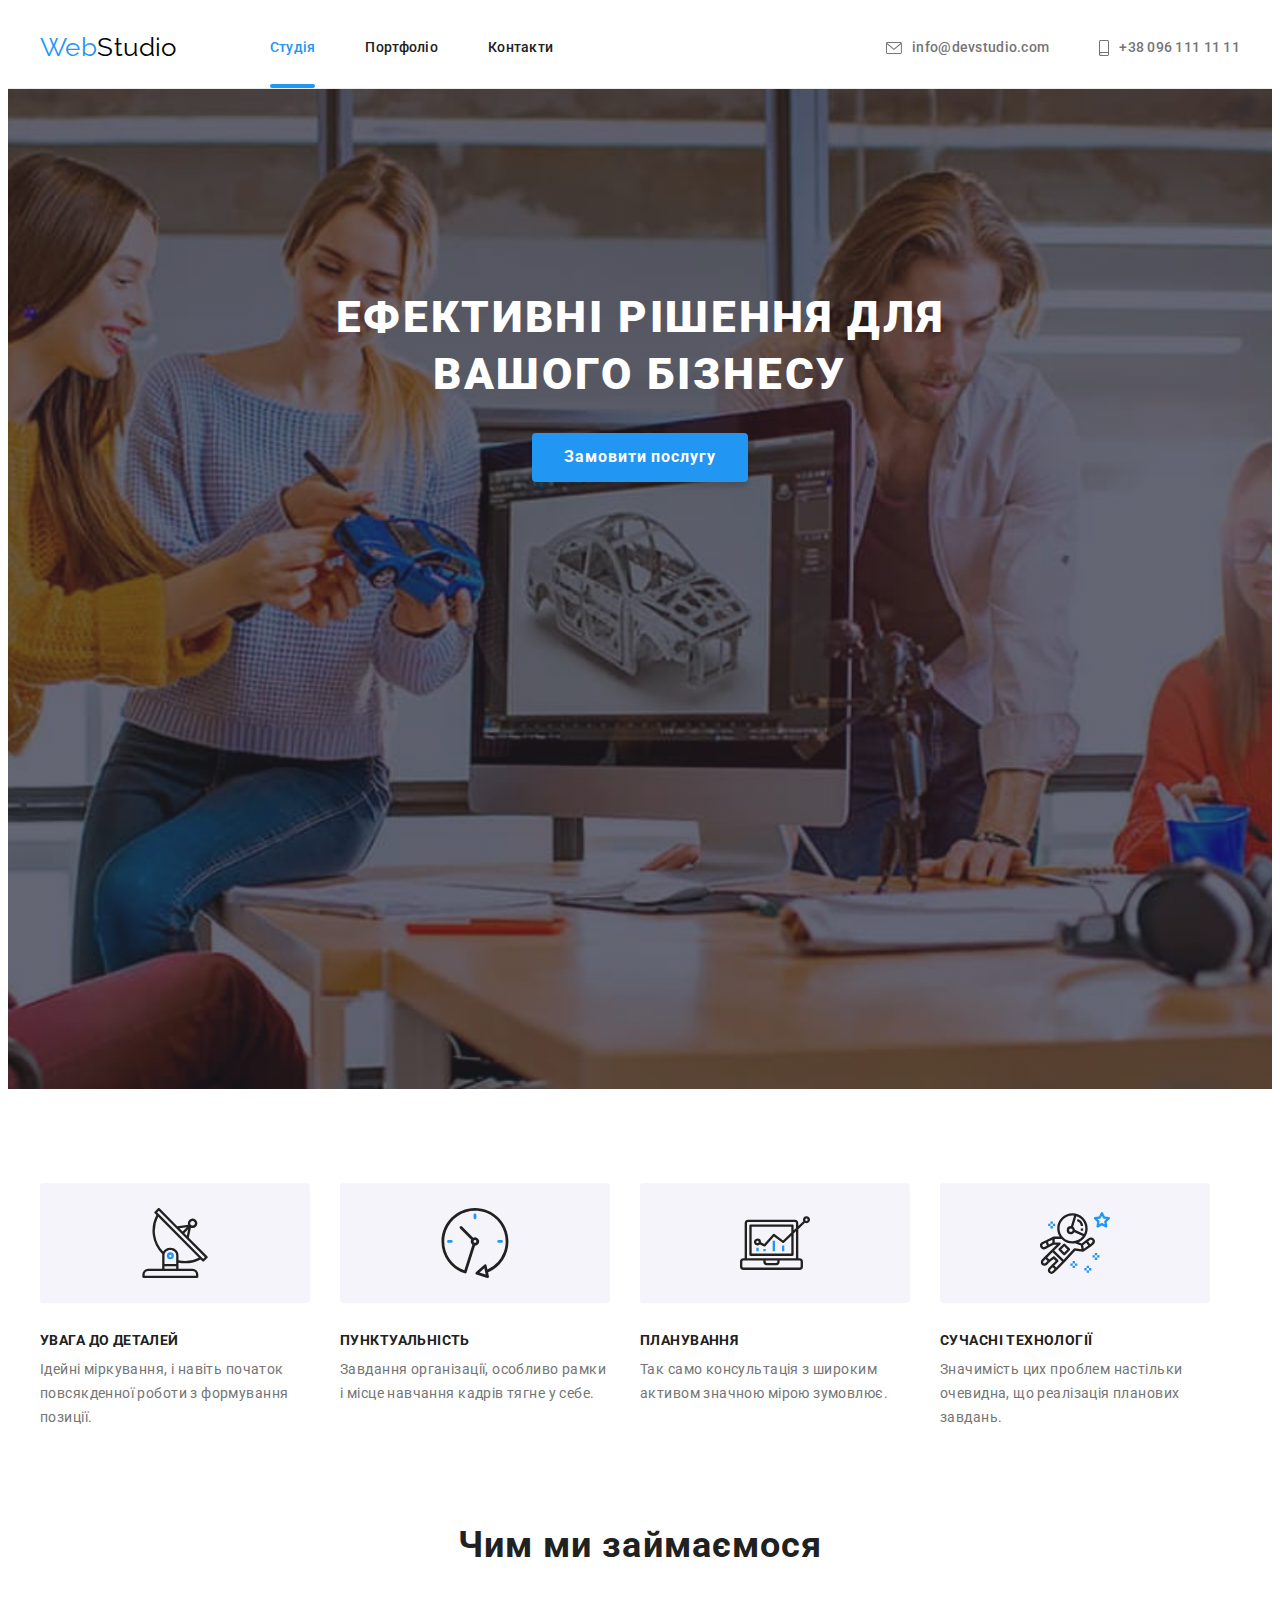
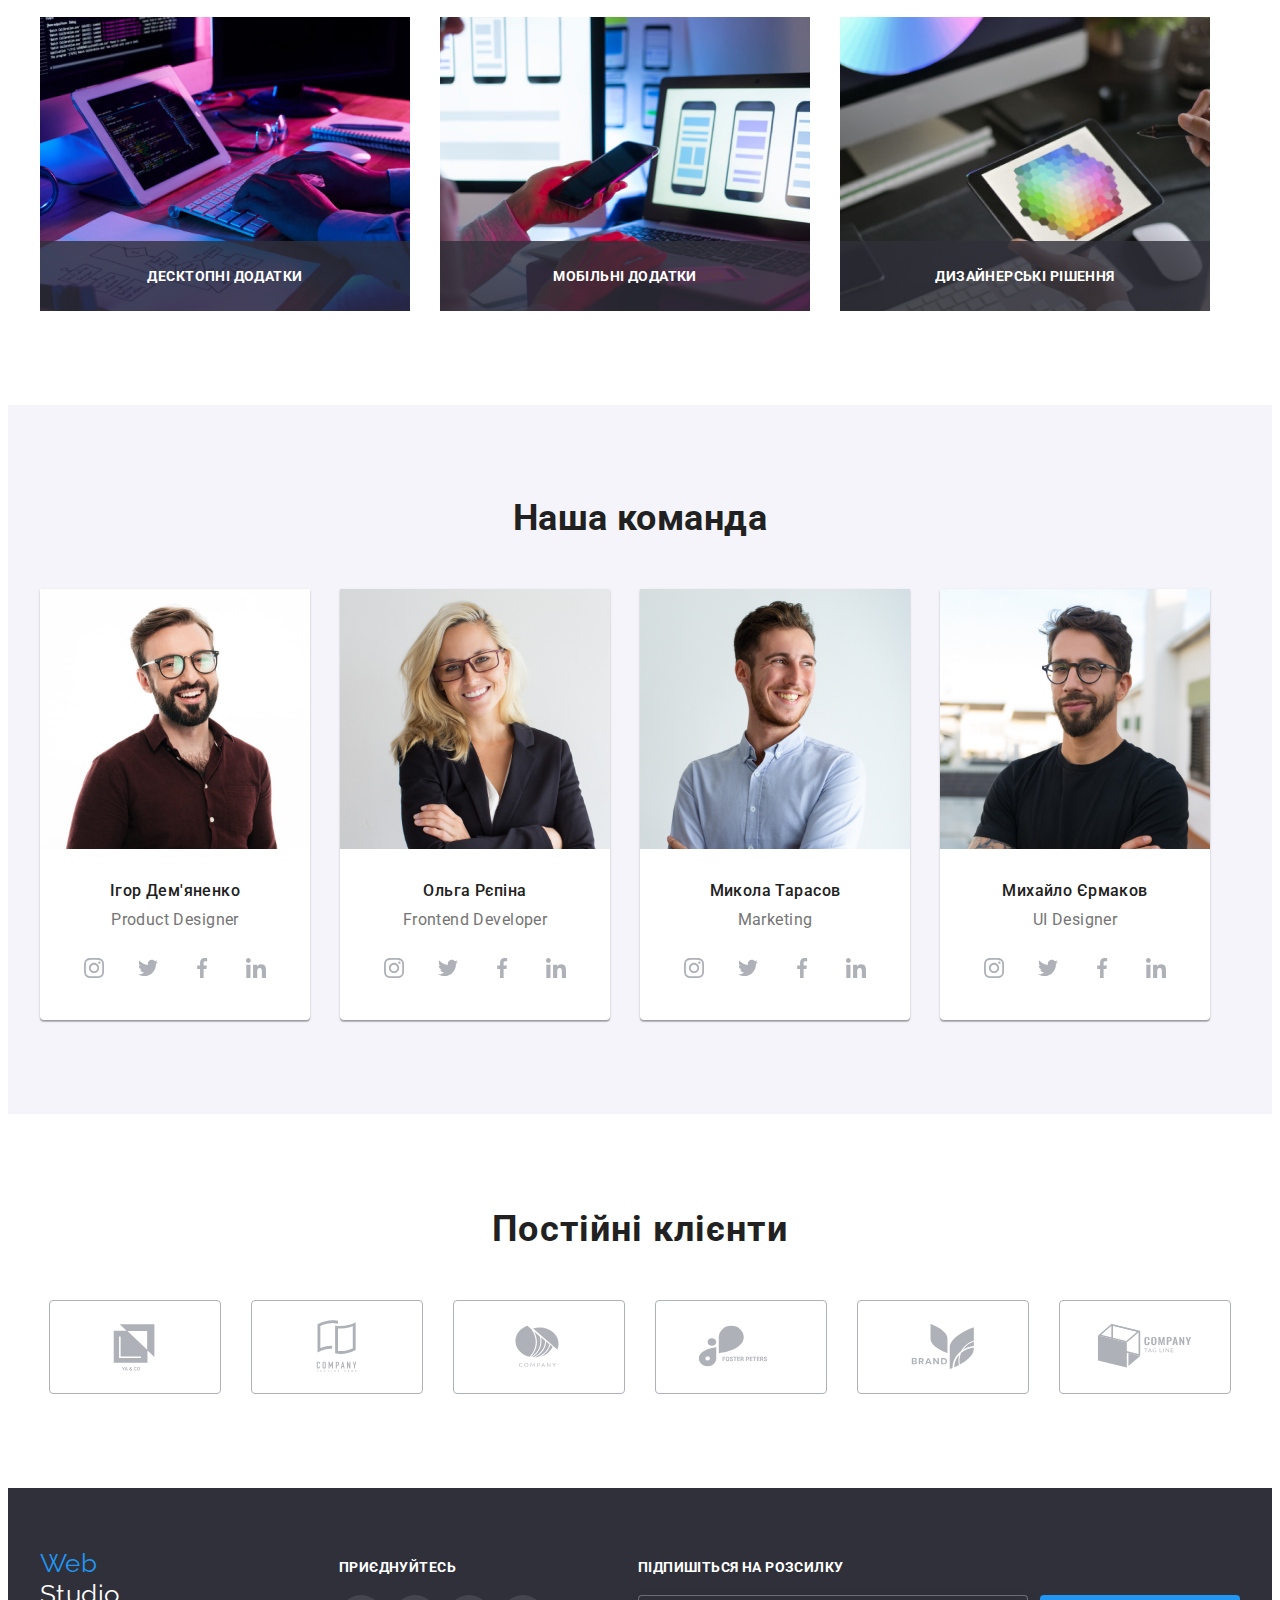
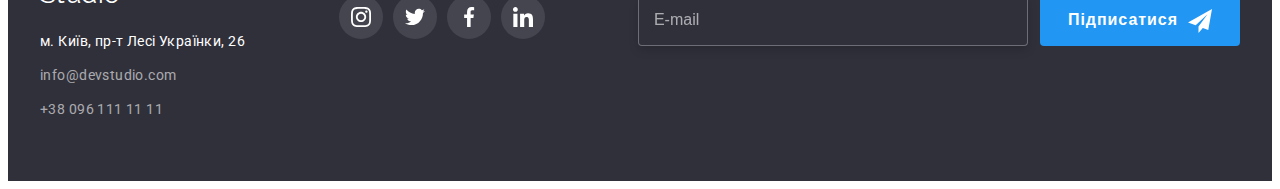
==== commit fecf3323: "fix" ====
--- a/index.html
+++ b/index.html
@@ -201,7 +201,7 @@
               <img class="team__img" src="./Images/img-2.jpg" alt="Ольга Рєпіна" width="270" />
               <div class="social">
                 <h3 class="social__name">Ольга Рєпіна</h3>
-                <p class="team__desc">Frontend Developer</p>
+                <p class="social__desc">Frontend Developer</p>
                 <ul class="social__list list">
                   <li class="social__item">
                     <a
--- a/css/main.min.css
+++ b/css/main.min.css
@@ -1 +1 @@
-html{-webkit-box-sizing:border-box;box-sizing:border-box}body{background-color:var(--main-background-color);color:var(--primary-text-color);font-family:var(--main-font);font-size:14px;letter-spacing:.03em}h1,h2,h3,h4,h5,h6,p{margin:0;padding:0}.link{text-decoration:none}.img{display:block;max-width:100%;height:auto}section{padding-top:94px;padding-bottom:94px}.address{font-style:inherit;margin-top:20px}.icon{width:20px;height:20px;fill:currentColor}.list{list-style:none;padding:0;margin:0}.container{margin-left:auto;margin-right:auto;width:1200px;padding-left:15px;padding-right:15px}:root{--primary-text-color: #212121;--title-text-color: #757575;--accent-color: #2196f3;--main-background-color: #ffffff;--cover-footer-color: #2f303a;--black-color: #000000;--nav-button-color: #f5f4fa;--additional-color-first: #eeeeee;--additional-color-second: #ececec;--icon-color: #afb1b8;--animation-time: 250ms;--time-function: cubic-bezier(0.4, 0, 0.2, 1);--project-card-color: rgba(33, 150, 243, 0.9);--main-font: "Roboto", sans-serif;--secondary-font: "Raleway", sans-serif}.visually-hidden{position:absolute;width:1px;height:1px;margin:-1px;border:0;padding:0;white-space:nowrap;-webkit-clip-path:inset(100%);clip-path:inset(100%);clip:rect(0 0 0 0);overflow:hidden}.clients,.team,.spec,.hero{padding-top:94px;padding-bottom:94px}button{display:block;margin:0 auto;cursor:pointer;border:none;border-radius:4px}.hero__btn{display:inline-block;min-width:216px;-webkit-box-shadow:0px 4px 4px rgba(0,0,0,.15);box-shadow:0px 4px 4px rgba(0,0,0,.15);border:none;border-radius:4px;padding:10px 32px;font-family:inherit;color:var(--main-background-color);background-color:var(--accent-color);font-weight:700;font-size:16px;line-height:1.8;text-align:center;letter-spacing:.06em;cursor:pointer}.project-button{display:inline-block;padding:6px 22px;font-family:inherit;font-size:16px;font-weight:500;line-height:1.6;letter-spacing:.03em;text-align:center;color:var(--primary-text-color);background-color:var(--nav-button-color);border-radius:4px;cursor:pointer;-webkit-transition:color var(--animation-time) var(--time-function),background-color var(--animation-time) var(--time-function),-webkit-box-shadow var(--animation-time) var(--time-function);transition:color var(--animation-time) var(--time-function),background-color var(--animation-time) var(--time-function),-webkit-box-shadow var(--animation-time) var(--time-function);transition:color var(--animation-time) var(--time-function),background-color var(--animation-time) var(--time-function),box-shadow var(--animation-time) var(--time-function);transition:color var(--animation-time) var(--time-function),background-color var(--animation-time) var(--time-function),box-shadow var(--animation-time) var(--time-function),-webkit-box-shadow var(--animation-time) var(--time-function)}.project-button:hover,.project-button:focus{background-color:var(--accent-color);color:var(--main-background-color);-webkit-box-shadow:0px 3px 1px rgba(0,0,0,.1),0px 1px 2px rgba(0,0,0,.08),0px 2px 2px rgba(0,0,0,.12);box-shadow:0px 3px 1px rgba(0,0,0,.1),0px 1px 2px rgba(0,0,0,.08),0px 2px 2px rgba(0,0,0,.12)}.project-btn:not(:last-child){margin-right:8px}.x-btn{position:absolute;top:8px;right:8px;display:-webkit-box;display:-ms-flexbox;display:flex;-webkit-box-pack:center;-ms-flex-pack:center;justify-content:center;-webkit-box-align:center;-ms-flex-align:center;align-items:center;width:30px;height:30px;background:#fff;border:1px solid rgba(0,0,0,.1);border-radius:50%}.x-btn:hover,.x-btn:focus{color:var(--accent-color)}.x-btn-svg{fill:currentColor}.form-send-btn{padding:10px 52px;background-color:var(--accent-color);-webkit-box-shadow:0px 4px 4px rgba(0,0,0,.15);box-shadow:0px 4px 4px rgba(0,0,0,.15);border-radius:4px;font-weight:700;font-size:16px;line-height:1.88;letter-spacing:.06em;color:var(--main-background-color)}.header{background-color:var(--main-background-color);border-bottom:1px solid var(--additional-color-second)}.header__container{display:-webkit-box;display:-ms-flexbox;display:flex;-webkit-box-align:center;-ms-flex-align:center;align-items:center}.header__logo{margin-right:93px;color:var(--accent-color);font-family:Raleway;text-decoration:none;font-size:26px;line-height:1.2}.header__logo--black{color:var(--black-color);font-family:Raleway}.nav{display:-webkit-box;display:-ms-flexbox;display:flex}.nav__list{display:-webkit-box;display:-ms-flexbox;display:flex}.nav__link{display:inline-block;color:var(--primary-text-color);font-weight:500;font-size:14px;line-height:1.14;text-decoration:none}.nav__link--current{color:var(--accent-color);position:relative}.nav__link--current::after{position:absolute;display:block;bottom:0;left:0;content:"";width:100%;height:4px;background-color:var(--accent-color);border-radius:2px}.nav__link,.nav__link--current{display:block;padding-top:32px;padding-bottom:32px;font-weight:500;line-height:1.14;letter-spacing:.02em;-webkit-transition:color var(--animation-time) var(--time-function);transition:color var(--animation-time) var(--time-function)}.nav__item+.nav__item{margin-left:50px}.contacts{display:-webkit-box;display:-ms-flexbox;display:flex;margin-left:auto;color:var(--title-text-color);-webkit-box-align:center;-ms-flex-align:center;align-items:center}.contacts__item:first-child{margin-right:50px}.contacts__link{display:-webkit-box;display:-ms-flexbox;display:flex;margin-left:auto;-webkit-box-align:center;-ms-flex-align:center;align-items:center;font-weight:500;font-size:14px;line-height:1.1;color:var(--title-text-color);letter-spacing:.02em;-webkit-transition:color var(--animation-time) var(--time-function);transition:color var(--animation-time) var(--time-function)}.contacts__link:hover,.contacts__link:focus{color:var(--accent-color)}.contacts__icon{-webkit-box-align:center;-ms-flex-align:center;align-items:center;fill:currentColor;margin-right:10px}.mailbox{width:16px;height:12px}.smartphone{width:10px;height:16px}.hero{padding-top:200px;padding-bottom:200px;text-align:center;max-width:1600px;height:600px;margin-left:auto;margin-right:auto;background-image:-webkit-gradient(linear, left top, right top, from(rgba(47, 48, 58, 0.4)), to(rgba(47, 48, 58, 0.4))),url("../Images/background-hero.jpg");background-image:linear-gradient(to right, rgba(47, 48, 58, 0.4), rgba(47, 48, 58, 0.4)),url("../Images/background-hero.jpg");background-size:cover;background-repeat:no-repeat;background-position:center;background-color:var(--cover-footer-color)}.hero__title{margin-bottom:30px;margin-left:auto;margin-right:auto;max-width:696px;font-size:44px;font-weight:900;line-height:1.3;letter-spacing:.06em;text-align:center;text-transform:uppercase;color:var(--main-background-color)}.features__item{width:270px}.features__text{font-size:14px;line-height:1.71;color:var(--title-text-color)}.features__list{display:-webkit-box;display:-ms-flexbox;display:flex;gap:30px}.features__name{margin-bottom:10px;font-weight:700;font-size:14px;line-height:1.1;text-transform:uppercase;color:var(--primary-text-color)}.features__item::before{display:block;content:" ";height:120px;background-size:contain;background-repeat:no-repeat;background-position:center;background-color:var(--nav-button-color);border-radius:4px;background-size:70px 70px;margin-bottom:30px}.icon--antenna::before{background-image:url(../Images/antenna.svg);left:3.35%;right:3.35%;top:0%;bottom:0%}.icon--clock::before{background-image:url(../Images/сlock.svg)}.icon--diagram::before{background-image:url(../Images/diagram.svg)}.icon--astronaut::before{background-image:url(../Images/astronaut.svg)}.spec__list{display:-webkit-box;display:-ms-flexbox;display:flex;gap:30px}.spec__title{margin-bottom:50px;font-weight:700;font-size:36px;line-height:1.2;text-align:center;letter-spacing:.03em;color:var(--primary-text-color)}.spec__item{position:relative}.spec__text{position:absolute;bottom:0;display:-webkit-box;display:-ms-flexbox;display:flex;-webkit-box-align:center;-ms-flex-align:center;align-items:center;-webkit-box-pack:center;-ms-flex-pack:center;justify-content:center;width:100%;height:70px;background-color:rgba(47,48,58,.8);font-weight:700;text-transform:uppercase;color:var(--main-background-color)}.team{background-color:var(--nav-button-color)}.team__list{display:-webkit-box;display:-ms-flexbox;display:flex}.team__title{margin-bottom:50px;font-size:36px;line-height:1.1;text-align:center}.team__item{background-color:var(--main-background-color);width:270px;-webkit-box-shadow:0px 1px 3px rgba(0,0,0,.12),0px 1px 1px rgba(0,0,0,.14),0px 2px 1px rgba(0,0,0,.2);box-shadow:0px 1px 3px rgba(0,0,0,.12),0px 1px 1px rgba(0,0,0,.14),0px 2px 1px rgba(0,0,0,.2);border-radius:0px 0px 4px 4px}.team__item:not(:last-child){margin-right:30px}.social{padding:30px 0;text-align:center}.social__list{display:-webkit-box;display:-ms-flexbox;display:flex;-webkit-box-pack:center;-ms-flex-pack:center;justify-content:center;gap:10px;margin-top:16px}.social__link{display:-webkit-box;display:-ms-flexbox;display:flex;-webkit-box-pack:center;-ms-flex-pack:center;justify-content:center;-webkit-box-align:center;-ms-flex-align:center;align-items:center;width:44px;height:44px;border-radius:50%;background-color:var(--main-background-color);color:var(--icon-color);-webkit-transition:color var(--animation-time) var(--time-function),background-color var(--animation-time) var(--time-function);transition:color var(--animation-time) var(--time-function),background-color var(--animation-time) var(--time-function)}.social__link:hover,.social__link:focus{background-color:var(--accent-color);color:var(--main-background-color)}.social__name{margin-bottom:10px;font-weight:500;font-size:16px;line-height:1.18;text-align:center}.social__desc{font-size:16px;line-height:1.18;text-align:center;color:var(--title-text-color)}.clients__title{font-weight:700;font-size:36px;line-height:42px;text-align:center;letter-spacing:.03em;margin-bottom:50px}.clients__list{display:-webkit-box;display:-ms-flexbox;display:flex;-webkit-box-pack:center;-ms-flex-pack:center;justify-content:center;gap:30px}.clients__item{margin-right:3opx}.clients__link{display:-webkit-box;display:-ms-flexbox;display:flex;-webkit-box-pack:center;-ms-flex-pack:center;justify-content:center;-webkit-box-align:center;-ms-flex-align:center;align-items:center;width:170px;height:92px;border-radius:50%;background-color:var(--main-background-color);fill:var(--icon-color);border:1px solid #afb1b8;border-radius:4px;-webkit-transition:fill var(--animation-time) var(--time-function),background-color var(--animation-time) var(--time-function);transition:fill var(--animation-time) var(--time-function),background-color var(--animation-time) var(--time-function)}.clients__link:hover,.clients__link:focus{fill:var(--accent-color);border-color:var(--accent-color)}.clients__icon{width:106px;height:60px}.footer-link{display:-webkit-box;display:-ms-flexbox;display:flex;-webkit-box-pack:center;-ms-flex-pack:center;justify-content:center;-webkit-box-align:center;-ms-flex-align:center;align-items:center;width:44px;height:44px;border-radius:50%;background-color:var(--main-background-color);color:var(--icon-color);-webkit-transition:color var(--animation-time) var(--time-function),background-color var(--animation-time) var(--time-function);transition:color var(--animation-time) var(--time-function),background-color var(--animation-time) var(--time-function)}.footer{color:rgba(255,255,255,.6);background-color:#2f303a;padding:60px 0}.footer-container{display:-webkit-box;display:-ms-flexbox;display:flex;-webkit-box-align:baseline;-ms-flex-align:baseline;align-items:baseline}.footer__logo{margin-right:93px;color:var(--accent-color);font-family:Raleway;text-decoration:none;font-size:26px;line-height:1.2}.footer__logo--white{display:inline-block;color:var(--main-background-color);font-family:Raleway}.footer-title{margin-bottom:20px;font-family:inherit;font-weight:700;line-height:1.2;text-transform:uppercase;color:var(--main-background-color)}.footer-list{display:-webkit-box;display:-ms-flexbox;display:flex;justify-items:center;gap:10px}.footer-links{margin-left:70px}.footer.link{-webkit-transition:color var(--animation-time) var(--time-function),background-color var(--animation-time) var(--time-function);transition:color var(--animation-time) var(--time-function),background-color var(--animation-time) var(--time-function)}.footer-link{color:var(--main-background-color);background-color:rgba(255,255,255,.1)}.footer-link:hover,.footer-link:focus{background-color:var(--accent-color)}.hero-backdrop{position:fixed;top:0;left:0;opacity:1;-webkit-transform:translateY(0%);transform:translateY(0%);width:100%;height:100%;background-color:rgba(0,0,0,.2);z-index:1;-webkit-transition:opacity var(--animation-time) var(--time-function),visibility var(--animation-time) var(--time-function),-webkit-transform var(--animation-time) var(--time-function);transition:opacity var(--animation-time) var(--time-function),visibility var(--animation-time) var(--time-function),-webkit-transform var(--animation-time) var(--time-function);transition:opacity var(--animation-time) var(--time-function),visibility var(--animation-time) var(--time-function),transform var(--animation-time) var(--time-function);transition:opacity var(--animation-time) var(--time-function),visibility var(--animation-time) var(--time-function),transform var(--animation-time) var(--time-function),-webkit-transform var(--animation-time) var(--time-function)}.hero-backdrop.is-hidden{opacity:0;pointer-events:none;visibility:hidden}.hero-modal{position:absolute;min-width:528px;min-height:581px;top:50%;left:50%;-webkit-transform:translate(-50%, -50%) scale(1);transform:translate(-50%, -50%) scale(1);border-radius:4px;background-color:var(--main-background-color);-webkit-box-shadow:0px 1px 3px rgba(0,0,0,.12),0px 1px 1px rgba(0,0,0,.14),0px 2px 1px rgba(0,0,0,.2);box-shadow:0px 1px 3px rgba(0,0,0,.12),0px 1px 1px rgba(0,0,0,.14),0px 2px 1px rgba(0,0,0,.2);-webkit-transition:opacity var(--animation-time) var(--time-function);transition:opacity var(--animation-time) var(--time-function)}.modal-form{margin-left:auto;margin-right:auto;padding:40px}.form-title{margin-bottom:12px;padding:0;text-align:center;font-weight:700;font-size:20px;line-height:1.15;color:var(--primary-text-color)}.form-name{display:block;margin-bottom:4px;font-size:12px;line-height:1.16;letter-spacing:.01em}.form-input{display:block;width:450px;height:40px;padding:12px 12px 12px 42px;outline:none;border:1px solid rgba(33,33,33,.2);border-radius:4px;color:var(--modal-header-color);-webkit-transition:border-color var(--animation-time) var(--time-function);transition:border-color var(--animation-time) var(--time-function)}.form-label{position:relative;display:block;margin-bottom:10px}.agree-block{display:inline-block;width:16px;height:16px;padding:0;margin:0;border:3px solid var(--primary-text-color);border-radius:2px;-webkit-transition:border-color var(--animation-time) var(--time-function),background-image var(--animation-time) var(--time-function);transition:border-color var(--animation-time) var(--time-function),background-image var(--animation-time) var(--time-function)}.agree-block:hover,.agree-block:focus{border-color:var(--accent-color)}.form-agree:checked~.agree-block{background-image:url(../Images/agree.svg);background-size:cover;background-position:center;background-origin:border-box;border-color:var(--accent-color);background-color:#2196f3}.agree-text{line-height:1.7}.form-conditions{color:var(--accent-color)}.form-agree-label{display:-webkit-box;display:-ms-flexbox;display:flex;-webkit-box-pack:center;-ms-flex-pack:center;justify-content:center;-webkit-box-align:center;-ms-flex-align:center;align-items:center;gap:8px;margin-bottom:30px}.form-textarea-label{position:relative;display:block;margin-bottom:20px}.form-textarea{display:block;width:450px;height:120px;resize:none;padding:12px;margin-bottom:20px;outline:none;border:1px solid rgba(33,33,33,.2);border-radius:4px;-webkit-transition:border-color var(--animation-time) var(--time-function);transition:border-color var(--animation-time) var(--time-function)}.form-input:focus-within,.form-input:hover,.form-textarea:focus-within,.form-textarea:hover{border:1px solid var(--accent-color)}textarea{resize:none}.form-textarea::-webkit-input-placeholder{font-size:12px;line-height:1.16;letter-spacing:.01em;color:rgba(117,117,117,.5)}.form-textarea::-moz-placeholder{font-size:12px;line-height:1.16;letter-spacing:.01em;color:rgba(117,117,117,.5)}.form-textarea:-ms-input-placeholder{font-size:12px;line-height:1.16;letter-spacing:.01em;color:rgba(117,117,117,.5)}.form-textarea::-ms-input-placeholder{font-size:12px;line-height:1.16;letter-spacing:.01em;color:rgba(117,117,117,.5)}.form-textarea::placeholder{font-size:12px;line-height:1.16;letter-spacing:.01em;color:rgba(117,117,117,.5)}.form-icon{position:absolute;top:50%;left:12px;width:18px;height:18px;fill:var(--primary-text-color);-webkit-transition:fill var(--animation-time) var(--time-function);transition:fill var(--animation-time) var(--time-function)}.form-input:focus-within+.form-icon,.form-input:hover+.form-icon{fill:var(--accent-color)}.address-contact{font-size:14px;line-height:1.7;color:rgba(255,255,255,.6);-webkit-transition:color var(--animation-time) var(--time-function),background-color var(--animation-time) var(--time-function);transition:color var(--animation-time) var(--time-function),background-color var(--animation-time) var(--time-function)}.address-place{font-size:14px;line-height:1.7;color:var(--main-background-color);-webkit-transition:color var(--animation-time) var(--time-function),background-color var(--animation-time) var(--time-function);transition:color var(--animation-time) var(--time-function),background-color var(--animation-time) var(--time-function)}.address-item:not(:last-child){margin-bottom:10px}.address .link:hover,.address .link:focus{color:var(--accent-color)}.footer-label{display:-webkit-box;display:-ms-flexbox;display:flex;gap:12px}.footer-form-container{margin-left:93px}.footer-form-container-title{margin-bottom:20px;font-weight:700;line-height:1.2;text-transform:uppercase;color:var(--main-background-color)}.footer-input{width:358px;padding:15px;background-color:var(--cover-footer-color);outline:none;border:1px solid rgba(255,255,255,.3);-webkit-filter:drop-shadow(0px 4px 4px rgba(0, 0, 0, 0.15));filter:drop-shadow(0px 4px 4px rgba(0, 0, 0, 0.15));border-radius:4px;color:var(--main-background-color);-webkit-transition:border-color var(--animation-time) var(--time-function);transition:border-color var(--animation-time) var(--time-function)}.footer-input::-webkit-input-placeholder{font-size:16px;line-height:1.25;color:rgba(255,255,255,.6)}.footer-input::-moz-placeholder{font-size:16px;line-height:1.25;color:rgba(255,255,255,.6)}.footer-input:-ms-input-placeholder{font-size:16px;line-height:1.25;color:rgba(255,255,255,.6)}.footer-input::-ms-input-placeholder{font-size:16px;line-height:1.25;color:rgba(255,255,255,.6)}.footer-input::placeholder{font-size:16px;line-height:1.25;color:rgba(255,255,255,.6)}.footer-input:focus,.footer-input:focus-within{border:1px solid var(--accent-color)}.footer-form-btn{display:-webkit-box;display:-ms-flexbox;display:flex;-webkit-box-align:center;-ms-flex-align:center;align-items:center;padding:10px 28px;background-color:var(--accent-color);font-weight:700;font-size:16px;line-height:1.9;letter-spacing:.06em;color:var(--main-background-color)}.footer-form-icon{width:24px;height:24px;margin-left:10px;fill:var(--main-background-color)}/*# sourceMappingURL=main.min.css.map */+html{-webkit-box-sizing:border-box;box-sizing:border-box}body{background-color:var(--main-background-color);color:var(--primary-text-color);font-family:var(--main-font);font-size:14px;letter-spacing:.03em}h1,h2,h3,h4,h5,h6,p{margin:0;padding:0}.link{text-decoration:none}.img{display:block;max-width:100%;height:auto}.address{font-style:inherit;margin-top:20px}.icon{width:20px;height:20px;fill:currentColor}.list{list-style:none;padding:0;margin:0}.container{margin-left:auto;margin-right:auto;width:1200px;padding-left:15px;padding-right:15px}:root{--primary-text-color: #212121;--title-text-color: #757575;--accent-color: #2196f3;--main-background-color: #ffffff;--cover-footer-color: #2f303a;--black-color: #000000;--nav-button-color: #f5f4fa;--additional-color-first: #eeeeee;--additional-color-second: #ececec;--icon-color: #afb1b8;--animation-time: 250ms;--time-function: cubic-bezier(0.4, 0, 0.2, 1);--project-card-color: rgba(33, 150, 243, 0.9);--main-font: "Roboto", sans-serif;--secondary-font: "Raleway", sans-serif}.visually-hidden{position:absolute;width:1px;height:1px;margin:-1px;border:0;padding:0;white-space:nowrap;-webkit-clip-path:inset(100%);clip-path:inset(100%);clip:rect(0 0 0 0);overflow:hidden}.projects,.clients,.team,.spec,.features,.hero{padding-top:94px;padding-bottom:94px}button{display:block;margin:0 auto;cursor:pointer;border:none;border-radius:4px}.hero__btn{display:inline-block;min-width:216px;-webkit-box-shadow:0px 4px 4px rgba(0,0,0,.15);box-shadow:0px 4px 4px rgba(0,0,0,.15);border:none;border-radius:4px;padding:10px 32px;font-family:inherit;color:var(--main-background-color);background-color:var(--accent-color);font-weight:700;font-size:16px;line-height:1.8;text-align:center;letter-spacing:.06em;cursor:pointer}.project-button{display:inline-block;padding:6px 22px;font-family:inherit;font-size:16px;font-weight:500;line-height:1.6;letter-spacing:.03em;text-align:center;color:var(--primary-text-color);background-color:var(--nav-button-color);border-radius:4px;cursor:pointer;-webkit-transition:color var(--animation-time) var(--time-function),background-color var(--animation-time) var(--time-function),-webkit-box-shadow var(--animation-time) var(--time-function);transition:color var(--animation-time) var(--time-function),background-color var(--animation-time) var(--time-function),-webkit-box-shadow var(--animation-time) var(--time-function);transition:color var(--animation-time) var(--time-function),background-color var(--animation-time) var(--time-function),box-shadow var(--animation-time) var(--time-function);transition:color var(--animation-time) var(--time-function),background-color var(--animation-time) var(--time-function),box-shadow var(--animation-time) var(--time-function),-webkit-box-shadow var(--animation-time) var(--time-function)}.project-button:hover,.project-button:focus{background-color:var(--accent-color);color:var(--main-background-color);-webkit-box-shadow:0px 3px 1px rgba(0,0,0,.1),0px 1px 2px rgba(0,0,0,.08),0px 2px 2px rgba(0,0,0,.12);box-shadow:0px 3px 1px rgba(0,0,0,.1),0px 1px 2px rgba(0,0,0,.08),0px 2px 2px rgba(0,0,0,.12)}.project-btn:not(:last-child){margin-right:8px}.x-btn{position:absolute;top:8px;right:8px;display:-webkit-box;display:-ms-flexbox;display:flex;-webkit-box-pack:center;-ms-flex-pack:center;justify-content:center;-webkit-box-align:center;-ms-flex-align:center;align-items:center;width:30px;height:30px;background:#fff;border:1px solid rgba(0,0,0,.1);border-radius:50%}.x-btn:hover,.x-btn:focus{color:var(--accent-color)}.x-btn-svg{fill:currentColor}.form-send-btn{padding:10px 52px;background-color:var(--accent-color);-webkit-box-shadow:0px 4px 4px rgba(0,0,0,.15);box-shadow:0px 4px 4px rgba(0,0,0,.15);border-radius:4px;font-weight:700;font-size:16px;line-height:1.88;letter-spacing:.06em;color:var(--main-background-color)}.footer-label{display:-webkit-box;display:-ms-flexbox;display:flex;gap:12px}.footer-form-container{margin-left:93px}.footer-form-title{margin-bottom:20px;font-weight:700;line-height:1.2;text-transform:uppercase;color:var(--main-background-color)}.footer-input{width:358px;padding:15px;background-color:var(--cover-footer-color);outline:none;border:1px solid rgba(255,255,255,.3);-webkit-filter:drop-shadow(0px 4px 4px rgba(0, 0, 0, 0.15));filter:drop-shadow(0px 4px 4px rgba(0, 0, 0, 0.15));border-radius:4px;color:var(--main-background-color);-webkit-transition:border-color var(--animation-time) var(--time-function);transition:border-color var(--animation-time) var(--time-function)}.footer-input::-webkit-input-placeholder{font-size:16px;line-height:1.25;color:rgba(255,255,255,.6)}.footer-input::-moz-placeholder{font-size:16px;line-height:1.25;color:rgba(255,255,255,.6)}.footer-input:-ms-input-placeholder{font-size:16px;line-height:1.25;color:rgba(255,255,255,.6)}.footer-input::-ms-input-placeholder{font-size:16px;line-height:1.25;color:rgba(255,255,255,.6)}.footer-input::placeholder{font-size:16px;line-height:1.25;color:rgba(255,255,255,.6)}.footer-input:focus,.footer-input:focus-within{border:1px solid var(--accent-color)}.footer-form-btn{display:-webkit-box;display:-ms-flexbox;display:flex;-webkit-box-align:center;-ms-flex-align:center;align-items:center;padding:10px 28px;background-color:var(--accent-color);font-weight:700;font-size:16px;line-height:1.9;letter-spacing:.06em;color:var(--main-background-color)}.footer-form-icon{width:24px;height:24px;margin-left:10px;fill:var(--main-background-color)}.address-contact{font-size:14px;line-height:1.7;color:rgba(255,255,255,.6);-webkit-transition:color var(--animation-time) var(--time-function),background-color var(--animation-time) var(--time-function);transition:color var(--animation-time) var(--time-function),background-color var(--animation-time) var(--time-function)}.address-place{font-size:14px;line-height:1.7;color:var(--main-background-color);-webkit-transition:color var(--animation-time) var(--time-function),background-color var(--animation-time) var(--time-function);transition:color var(--animation-time) var(--time-function),background-color var(--animation-time) var(--time-function)}.address-item:not(:last-child){margin-bottom:10px}.address .link:hover,.address .link:focus{color:var(--accent-color)}.modal-form{margin-left:auto;margin-right:auto;padding:40px}.form-title{margin-bottom:12px;padding:0;text-align:center;font-weight:700;font-size:20px;line-height:1.15;color:var(--primary-text-color)}.form-name{display:block;margin-bottom:4px;font-size:12px;line-height:1.16;letter-spacing:.01em}.form-input{display:block;width:450px;height:40px;padding:12px 12px 12px 42px;outline:none;border:1px solid rgba(33,33,33,.2);border-radius:4px;color:var(--modal-header-color);-webkit-transition:border-color var(--animation-time) var(--time-function);transition:border-color var(--animation-time) var(--time-function)}.form-label{position:relative;display:block;margin-bottom:10px}.agree-block{display:inline-block;width:16px;height:16px;padding:0;margin:0;border:3px solid var(--primary-text-color);border-radius:2px;-webkit-transition:border-color var(--animation-time) var(--time-function),background-image var(--animation-time) var(--time-function);transition:border-color var(--animation-time) var(--time-function),background-image var(--animation-time) var(--time-function)}.agree-block:hover,.agree-block:focus{border-color:var(--accent-color)}.form-agree:checked~.agree-block{background-image:url(../Images/agree.svg);background-size:cover;background-position:center;background-origin:border-box;border-color:var(--accent-color);background-color:#2196f3}.agree-text{line-height:1.7}.form-conditions{color:var(--accent-color)}.form-agree-label{display:-webkit-box;display:-ms-flexbox;display:flex;-webkit-box-pack:center;-ms-flex-pack:center;justify-content:center;-webkit-box-align:center;-ms-flex-align:center;align-items:center;gap:8px;margin-bottom:30px}.form-textarea-label{position:relative;display:block;margin-bottom:20px}.form-textarea{display:block;width:450px;height:120px;resize:none;padding:12px;margin-bottom:20px;outline:none;border:1px solid rgba(33,33,33,.2);border-radius:4px;-webkit-transition:border-color var(--animation-time) var(--time-function);transition:border-color var(--animation-time) var(--time-function)}.form-input:focus-within,.form-input:hover,.form-textarea:focus-within,.form-textarea:hover{border:1px solid var(--accent-color)}textarea{resize:none}.form-textarea::-webkit-input-placeholder{font-size:12px;line-height:1.16;letter-spacing:.01em;color:rgba(117,117,117,.5)}.form-textarea::-moz-placeholder{font-size:12px;line-height:1.16;letter-spacing:.01em;color:rgba(117,117,117,.5)}.form-textarea:-ms-input-placeholder{font-size:12px;line-height:1.16;letter-spacing:.01em;color:rgba(117,117,117,.5)}.form-textarea::-ms-input-placeholder{font-size:12px;line-height:1.16;letter-spacing:.01em;color:rgba(117,117,117,.5)}.form-textarea::placeholder{font-size:12px;line-height:1.16;letter-spacing:.01em;color:rgba(117,117,117,.5)}.form-icon{position:absolute;top:50%;left:12px;width:18px;height:18px;fill:var(--primary-text-color);-webkit-transition:fill var(--animation-time) var(--time-function);transition:fill var(--animation-time) var(--time-function)}.form-input:focus-within+.form-icon,.form-input:hover+.form-icon{fill:var(--accent-color)}.hero-backdrop{position:fixed;top:0;left:0;opacity:1;-webkit-transform:translateY(0%);transform:translateY(0%);width:100%;height:100%;background-color:rgba(0,0,0,.2);z-index:1;-webkit-transition:opacity var(--animation-time) var(--time-function),visibility var(--animation-time) var(--time-function),-webkit-transform var(--animation-time) var(--time-function);transition:opacity var(--animation-time) var(--time-function),visibility var(--animation-time) var(--time-function),-webkit-transform var(--animation-time) var(--time-function);transition:opacity var(--animation-time) var(--time-function),visibility var(--animation-time) var(--time-function),transform var(--animation-time) var(--time-function);transition:opacity var(--animation-time) var(--time-function),visibility var(--animation-time) var(--time-function),transform var(--animation-time) var(--time-function),-webkit-transform var(--animation-time) var(--time-function)}.hero-backdrop.is-hidden{opacity:0;pointer-events:none;visibility:hidden}.hero-modal{position:absolute;min-width:528px;min-height:581px;top:50%;left:50%;-webkit-transform:translate(-50%, -50%) scale(1);transform:translate(-50%, -50%) scale(1);border-radius:4px;background-color:var(--main-background-color);-webkit-box-shadow:0px 1px 3px rgba(0,0,0,.12),0px 1px 1px rgba(0,0,0,.14),0px 2px 1px rgba(0,0,0,.2);box-shadow:0px 1px 3px rgba(0,0,0,.12),0px 1px 1px rgba(0,0,0,.14),0px 2px 1px rgba(0,0,0,.2);-webkit-transition:opacity var(--animation-time) var(--time-function);transition:opacity var(--animation-time) var(--time-function)}.hero{padding-top:200px;padding-bottom:200px;text-align:center;max-width:1600px;height:600px;margin-left:auto;margin-right:auto;background-image:-webkit-gradient(linear, left top, right top, from(rgba(47, 48, 58, 0.4)), to(rgba(47, 48, 58, 0.4))),url("../Images/background-hero.jpg");background-image:linear-gradient(to right, rgba(47, 48, 58, 0.4), rgba(47, 48, 58, 0.4)),url("../Images/background-hero.jpg");background-size:cover;background-repeat:no-repeat;background-position:center;background-color:var(--cover-footer-color)}.hero__title{margin-bottom:30px;margin-left:auto;margin-right:auto;max-width:696px;font-size:44px;font-weight:900;line-height:1.3;letter-spacing:.06em;text-align:center;text-transform:uppercase;color:var(--main-background-color)}.features__item{width:270px}.features__text{font-size:14px;line-height:1.71;color:var(--title-text-color)}.features__list{display:-webkit-box;display:-ms-flexbox;display:flex;gap:30px}.features__name{margin-bottom:10px;font-weight:700;font-size:14px;line-height:1.1;text-transform:uppercase;color:var(--primary-text-color)}.features__item::before{display:block;content:" ";height:120px;background-size:contain;background-repeat:no-repeat;background-position:center;background-color:var(--nav-button-color);border-radius:4px;background-size:70px 70px;margin-bottom:30px}.icon--antenna::before{background-image:url(../Images/antenna.svg);left:3.35%;right:3.35%;top:0%;bottom:0%}.icon--clock::before{background-image:url(../Images/сlock.svg)}.icon--diagram::before{background-image:url(../Images/diagram.svg)}.icon--astronaut::before{background-image:url(../Images/astronaut.svg)}.spec{padding-top:0px}.spec__list{display:-webkit-box;display:-ms-flexbox;display:flex;gap:30px}.spec__title{margin-bottom:50px;font-weight:700;font-size:36px;line-height:1.2;text-align:center;letter-spacing:.03em;color:var(--primary-text-color)}.spec__item{position:relative}.spec__text{position:absolute;bottom:0;display:-webkit-box;display:-ms-flexbox;display:flex;-webkit-box-align:center;-ms-flex-align:center;align-items:center;-webkit-box-pack:center;-ms-flex-pack:center;justify-content:center;width:100%;height:70px;background-color:rgba(47,48,58,.8);font-weight:700;text-transform:uppercase;color:var(--main-background-color)}.team{background-color:var(--nav-button-color)}.team__list{display:-webkit-box;display:-ms-flexbox;display:flex}.team__title{margin-bottom:50px;font-size:36px;line-height:1.1;text-align:center}.team__item{background-color:var(--main-background-color);width:270px;-webkit-box-shadow:0px 1px 3px rgba(0,0,0,.12),0px 1px 1px rgba(0,0,0,.14),0px 2px 1px rgba(0,0,0,.2);box-shadow:0px 1px 3px rgba(0,0,0,.12),0px 1px 1px rgba(0,0,0,.14),0px 2px 1px rgba(0,0,0,.2);border-radius:0px 0px 4px 4px}.team__item:not(:last-child){margin-right:30px}.social{padding:30px 0;text-align:center}.social__list{display:-webkit-box;display:-ms-flexbox;display:flex;-webkit-box-pack:center;-ms-flex-pack:center;justify-content:center;gap:10px;margin-top:16px}.social__link{display:-webkit-box;display:-ms-flexbox;display:flex;-webkit-box-pack:center;-ms-flex-pack:center;justify-content:center;-webkit-box-align:center;-ms-flex-align:center;align-items:center;width:44px;height:44px;border-radius:50%;background-color:var(--main-background-color);color:var(--icon-color);-webkit-transition:color var(--animation-time) var(--time-function),background-color var(--animation-time) var(--time-function);transition:color var(--animation-time) var(--time-function),background-color var(--animation-time) var(--time-function)}.social__link:hover,.social__link:focus{background-color:var(--accent-color);color:var(--main-background-color)}.social__name{margin-bottom:10px;font-weight:500;font-size:16px;line-height:1.18;text-align:center}.social__desc{font-size:16px;line-height:1.18;text-align:center;color:var(--title-text-color)}.clients__title{font-weight:700;font-size:36px;line-height:42px;text-align:center;letter-spacing:.03em;margin-bottom:50px}.clients__list{display:-webkit-box;display:-ms-flexbox;display:flex;-webkit-box-pack:center;-ms-flex-pack:center;justify-content:center;gap:30px}.clients__item{margin-right:3opx}.clients__link{display:-webkit-box;display:-ms-flexbox;display:flex;-webkit-box-pack:center;-ms-flex-pack:center;justify-content:center;-webkit-box-align:center;-ms-flex-align:center;align-items:center;width:170px;height:92px;border-radius:50%;background-color:var(--main-background-color);fill:var(--icon-color);border:1px solid #afb1b8;border-radius:4px;-webkit-transition:fill var(--animation-time) var(--time-function),background-color var(--animation-time) var(--time-function);transition:fill var(--animation-time) var(--time-function),background-color var(--animation-time) var(--time-function)}.clients__link:hover,.clients__link:focus{fill:var(--accent-color);border-color:var(--accent-color)}.clients__icon{width:106px;height:60px}.header{background-color:var(--main-background-color);border-bottom:1px solid var(--additional-color-second)}.header__container{display:-webkit-box;display:-ms-flexbox;display:flex;-webkit-box-align:center;-ms-flex-align:center;align-items:center}.header__logo{margin-right:93px;color:var(--accent-color);font-family:Raleway;text-decoration:none;font-size:26px;line-height:1.2}.header__logo--black{color:var(--black-color);font-family:Raleway}.nav{display:-webkit-box;display:-ms-flexbox;display:flex}.nav__list{display:-webkit-box;display:-ms-flexbox;display:flex}.nav__link{display:inline-block;color:var(--primary-text-color);font-weight:500;font-size:14px;line-height:1.14;text-decoration:none}.nav__link--current{color:var(--accent-color);position:relative}.nav__link--current::after{position:absolute;display:block;bottom:0;left:0;content:"";width:100%;height:4px;background-color:var(--accent-color);border-radius:2px}.nav__link,.nav__link--current{display:block;padding-top:32px;padding-bottom:32px;font-weight:500;line-height:1.14;letter-spacing:.02em;-webkit-transition:color var(--animation-time) var(--time-function);transition:color var(--animation-time) var(--time-function)}.nav__link:hover,.nav__link:focus,.nav__link--current:hover,.nav__link--current:focus{color:var(--accent-color)}.nav__item+.nav__item{margin-left:50px}.contacts{display:-webkit-box;display:-ms-flexbox;display:flex;margin-left:auto;color:var(--title-text-color);-webkit-box-align:center;-ms-flex-align:center;align-items:center}.contacts__item:first-child{margin-right:50px}.contacts__link{display:-webkit-box;display:-ms-flexbox;display:flex;margin-left:auto;-webkit-box-align:center;-ms-flex-align:center;align-items:center;font-weight:500;font-size:14px;line-height:1.1;color:var(--title-text-color);letter-spacing:.02em;-webkit-transition:color var(--animation-time) var(--time-function);transition:color var(--animation-time) var(--time-function)}.contacts__link:hover,.contacts__link:focus{color:var(--accent-color)}.contacts__icon{-webkit-box-align:center;-ms-flex-align:center;align-items:center;fill:currentColor;margin-right:10px}.mailbox{width:16px;height:12px}.smartphone{width:10px;height:16px}.footer-link{display:-webkit-box;display:-ms-flexbox;display:flex;-webkit-box-pack:center;-ms-flex-pack:center;justify-content:center;-webkit-box-align:center;-ms-flex-align:center;align-items:center;width:44px;height:44px;border-radius:50%;background-color:var(--main-background-color);color:var(--icon-color);-webkit-transition:color var(--animation-time) var(--time-function),background-color var(--animation-time) var(--time-function);transition:color var(--animation-time) var(--time-function),background-color var(--animation-time) var(--time-function)}.footer{color:rgba(255,255,255,.6);background-color:#2f303a;padding:60px 0}.footer-container{display:-webkit-box;display:-ms-flexbox;display:flex;-webkit-box-align:baseline;-ms-flex-align:baseline;align-items:baseline}.footer__logo{margin-right:93px;color:var(--accent-color);font-family:Raleway;text-decoration:none;font-size:26px;line-height:1.2}.footer__logo--white{display:inline-block;color:var(--main-background-color);font-family:Raleway}.footer-title{margin-bottom:20px;font-family:inherit;font-weight:700;line-height:1.2;text-transform:uppercase;color:var(--main-background-color)}.footer-list{display:-webkit-box;display:-ms-flexbox;display:flex;justify-items:center;gap:10px}.footer-links{margin-left:70px}.footer.link{-webkit-transition:color var(--animation-time) var(--time-function),background-color var(--animation-time) var(--time-function);transition:color var(--animation-time) var(--time-function),background-color var(--animation-time) var(--time-function)}.footer-link{color:var(--main-background-color);background-color:rgba(255,255,255,.1)}.footer-link:hover,.footer-link:focus{background-color:var(--accent-color)}.project-button{display:inline-block;padding:6px 22px;font-family:inherit;font-size:16px;font-weight:500;line-height:1.6;letter-spacing:.03em;text-align:center;color:var(--primary-text-color);background-color:var(--nav-button-color);border-radius:4px;cursor:pointer;-webkit-transition:color var(--animation-time) var(--time-function),background-color var(--animation-time) var(--time-function),-webkit-box-shadow var(--animation-time) var(--time-function);transition:color var(--animation-time) var(--time-function),background-color var(--animation-time) var(--time-function),-webkit-box-shadow var(--animation-time) var(--time-function);transition:color var(--animation-time) var(--time-function),background-color var(--animation-time) var(--time-function),box-shadow var(--animation-time) var(--time-function);transition:color var(--animation-time) var(--time-function),background-color var(--animation-time) var(--time-function),box-shadow var(--animation-time) var(--time-function),-webkit-box-shadow var(--animation-time) var(--time-function)}.project-button-list{display:-webkit-box;display:-ms-flexbox;display:flex;-webkit-box-pack:center;-ms-flex-pack:center;justify-content:center;margin-bottom:50px}.project-button:hover,.project-button:focus{background-color:var(--accent-color);color:var(--main-background-color);-webkit-box-shadow:0px 3px 1px rgba(0,0,0,.1),0px 1px 2px rgba(0,0,0,.08),0px 2px 2px rgba(0,0,0,.12);box-shadow:0px 3px 1px rgba(0,0,0,.1),0px 1px 2px rgba(0,0,0,.08),0px 2px 2px rgba(0,0,0,.12)}.project-btn:not(:last-child){margin-right:8px}.flex-container{display:-webkit-box;display:-ms-flexbox;display:flex;-ms-flex-wrap:wrap;flex-wrap:wrap}.project-list{display:-webkit-box;display:-ms-flexbox;display:flex;-ms-flex-wrap:wrap;flex-wrap:wrap;margin-right:-30px;margin-bottom:-30px}.project-item{margin-right:30px;margin-bottom:30px;width:370px}.project-name{margin-bottom:4px;font-weight:700;font-size:18px;line-height:1.8;letter-spacing:.06em;color:var(--primary-text-color)}.project-container{padding:20px 24px;border-top:none;border:1px solid #eee}.project-desc{font-weight:400;font-size:16px;line-height:1.8;letter-spacing:.03em;color:var(--title-text-color)}.project-link{-webkit-transition:-webkit-box-shadow var(--animation-time) var(--time-function);transition:-webkit-box-shadow var(--animation-time) var(--time-function);transition:box-shadow var(--animation-time) var(--time-function);transition:box-shadow var(--animation-time) var(--time-function), -webkit-box-shadow var(--animation-time) var(--time-function)}.project-link:hover,.project-link:focus{display:block;-webkit-box-shadow:0px 1px 1px rgba(0,0,0,.12),0px 4px 4px rgba(0,0,0,.06),1px 4px 6px rgba(0,0,0,.16);box-shadow:0px 1px 1px rgba(0,0,0,.12),0px 4px 4px rgba(0,0,0,.06),1px 4px 6px rgba(0,0,0,.16)}.project-img-thumb{position:relative;overflow:hidden}.project-overlay{position:absolute;bottom:0;-webkit-transform:translateY(100%);transform:translateY(100%);opacity:0;-webkit-transition:opacity var(--animation-time) var(--time-function),-webkit-transform var(--animation-time) var(--time-function);transition:opacity var(--animation-time) var(--time-function),-webkit-transform var(--animation-time) var(--time-function);transition:transform var(--animation-time) var(--time-function),opacity var(--animation-time) var(--time-function);transition:transform var(--animation-time) var(--time-function),opacity var(--animation-time) var(--time-function),-webkit-transform var(--animation-time) var(--time-function);display:-webkit-box;display:-ms-flexbox;display:flex;-webkit-box-align:center;-ms-flex-align:center;align-items:center;width:100%;height:100%;background-color:var(--project-card-color)}.project-overlay-text{display:inline-block;padding:0 24px;font-size:18px;line-height:1.6;font-weight:400;letter-spacing:.03em;color:var(--main-background-color)}.project-link:hover .project-overlay,.project-link:focus .project-overlay{-webkit-transform:translateY(0);transform:translateY(0);opacity:1}/*# sourceMappingURL=main.min.css.map */--- a/css/styles.css
+++ b/css/styles.css
@@ -130,7 +130,6 @@
   color: var(--black-color);
   font-family: Raleway;
 } */
-*/
 
 /* Навігація сайту */
 /* .nav {
@@ -844,7 +843,7 @@
 
 /*Портфоліо*/
 
-.project-button-list {
+/* .project-button-list {
   display: flex;
   justify-content: center;
   margin-bottom: 50px;
@@ -923,7 +922,7 @@
 }
 
 /* Вспливаючий текст */
-.project-link {
+/* .project-link {
   transition: box-shadow var(--animation-time) var(--time-function);
 }
 
@@ -960,4 +959,4 @@
 .project-link:focus .project-overlay {
   transform: translateY(0);
   opacity: 1;
-}
+} */
